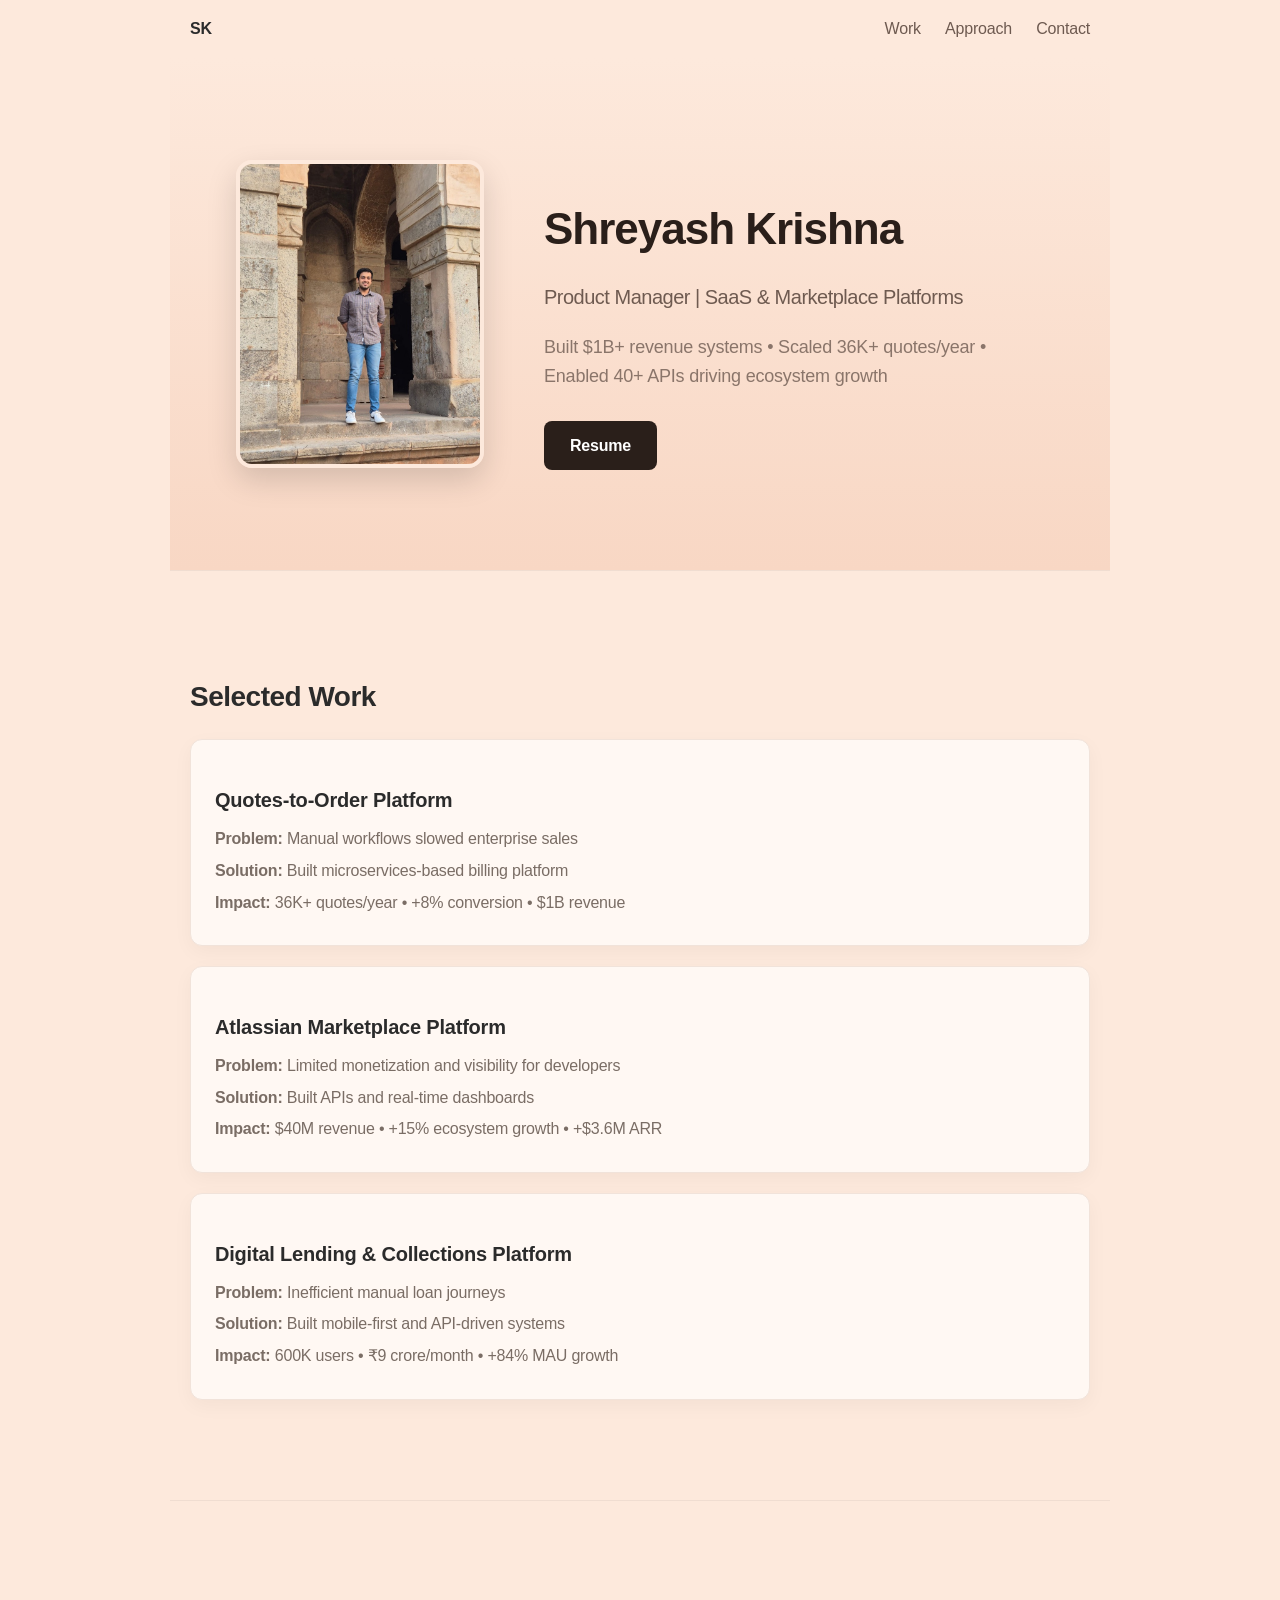
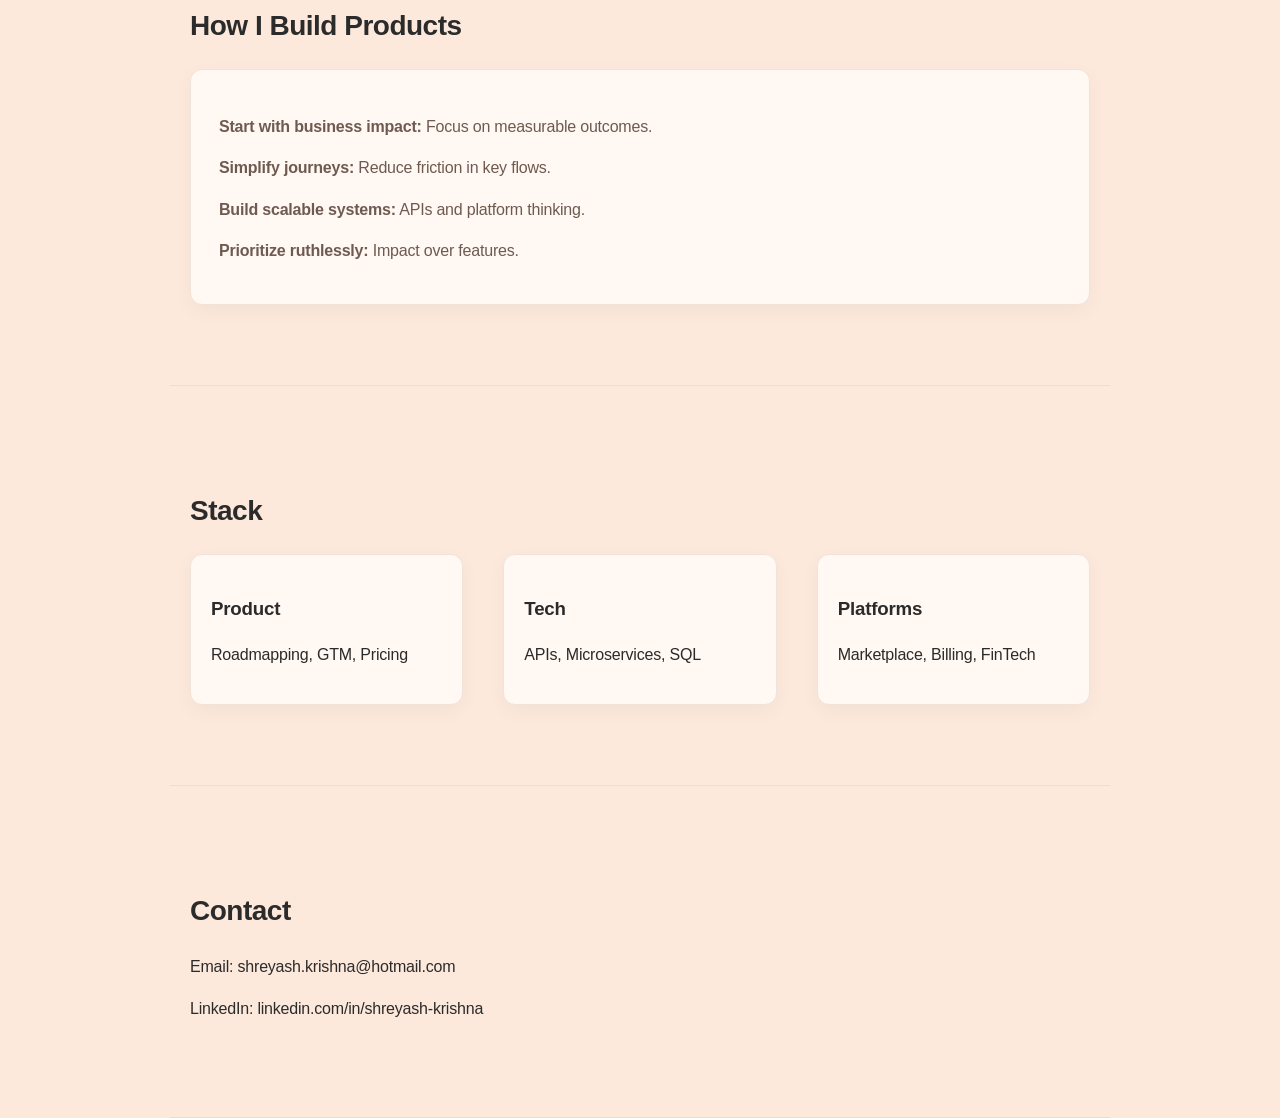
==== index.html @ 75871bb3 "Update index.html" ====
<!DOCTYPE html>
<html lang="en">
<head>
  <meta charset="UTF-8">
  <meta name="viewport" content="width=device-width, initial-scale=1.0">
  <title>Shreyash Krishna - Product Manager</title>
  <link rel="stylesheet" href="design1.css"> 
</head>

<body>

<!-- NAVBAR -->
<nav class="navbar">
  <div class="nav-container">
    <div class="logo">SK</div>
    <div class="nav-links">
      <a href="#projects">Work</a>
      <a href="#how">Approach</a>
      <a href="#contact">Contact</a>
    </div>
  </div>
</nav>

<!-- HERO -->
<section class="hero">
  <div class="hero-container">
    <img src="profile.jpeg" alt="Shreyash Krishna" class="profile-pic">
    <div class="hero-text">
      <h1>Shreyash Krishna</h1>
      <h2>Product Manager | SaaS & Marketplace Platforms</h2>
      <p>
        Built $1B+ revenue systems • Scaled 36K+ quotes/year • 
        Enabled 40+ APIs driving ecosystem growth
      </p>
      <div class="cta">
        <a href="ProductManager_CV.pdf">Resume</a>
      </div>
    </div>
  </div>
</section>

<!-- PROJECTS -->
<section id="projects">
  <h2>Selected Work</h2>

  <div class="project">
    <h3>Quotes-to-Order Platform</h3>
    <p><strong>Problem:</strong> Manual workflows slowed enterprise sales</p>
    <p><strong>Solution:</strong> Built microservices-based billing platform</p>
    <p><strong>Impact:</strong> 36K+ quotes/year • +8% conversion • $1B revenue</p>
  </div>

  <div class="project">
    <h3>Atlassian Marketplace Platform</h3>
    <p><strong>Problem:</strong> Limited monetization and visibility for developers</p>
    <p><strong>Solution:</strong> Built APIs and real-time dashboards</p>
    <p><strong>Impact:</strong> $40M revenue • +15% ecosystem growth • +$3.6M ARR</p>
  </div>

  <div class="project">
    <h3>Digital Lending & Collections Platform</h3>
    <p><strong>Problem:</strong> Inefficient manual loan journeys</p>
    <p><strong>Solution:</strong> Built mobile-first and API-driven systems</p>
    <p><strong>Impact:</strong> 600K users • ₹9 crore/month • +84% MAU growth</p>
  </div>
</section>

<!-- HOW I BUILD -->
<section id="how">
  <h2>How I Build Products</h2>

  <div class="how-card">
    <p><strong>Start with business impact:</strong> Focus on measurable outcomes.</p>
    <p><strong>Simplify journeys:</strong> Reduce friction in key flows.</p>
    <p><strong>Build scalable systems:</strong> APIs and platform thinking.</p>
    <p><strong>Prioritize ruthlessly:</strong> Impact over features.</p>
  </div>
</section>

<!-- STACK -->
<section>
  <h2>Stack</h2>
  <div class="stack">
    <div>
      <h3>Product</h3>
      <p>Roadmapping, GTM, Pricing</p>
    </div>
    <div>
      <h3>Tech</h3>
      <p>APIs, Microservices, SQL</p>
    </div>
    <div>
      <h3>Platforms</h3>
      <p>Marketplace, Billing, FinTech</p>
    </div>
  </div>
</section>

<!-- CONTACT -->
<section id="contact">
  <h2>Contact</h2>
  <p>Email: shreyash.krishna@hotmail.com</p>
  <p>LinkedIn: linkedin.com/in/shreyash-krishna</p>
</section>

</body>
</html>
---- design1.css ----
/* ================= BASE ================= */

.navbar {
  position: sticky;
  top: 0;
  background: rgba(253, 233, 220, 0.8);
  backdrop-filter: blur(10px);
  z-index: 100;
}

.nav-container {
  max-width: 900px;
  margin: auto;
  padding: 16px 20px;

  display: flex;
  justify-content: space-between;
  align-items: center;
}

/* LOGO */

.logo {
  font-weight: 600; /* name is bold */
  font-size: 16px;
}

/* LINKS */

.nav-links a {
  margin-left: 20px;
  text-decoration: none;
  color: #6e5a50;
  font-weight: 500;
  transition: color 0.2s ease;
}

.nav-links a:hover {
  color: #2a1f1a;
}

html {
  scroll-behavior: smooth; /* for smooth scrolling when clicking nav links */
}

@media (max-width: 768px) {
  .nav-links {
    display: none; /* keep it simple for now */
  }
}
/* Here we are done with the nav bar */
body {
  font-family: -apple-system, BlinkMacSystemFont, 'Segoe UI', Roboto, sans-serif;
  margin: 0;
  line-height: 1.6;
  background-color: #fde9dc;
  color: #2b2b2b;
  -webkit-font-smoothing: antialiased;
  letter-spacing: -0.2px;
}

/* ================= LAYOUT ================= */

section {
  max-width: 900px;
  margin: auto;
  padding: 80px 20px;
  border-bottom: 1px solid rgba(0,0,0,0.05);
}

/* ================= HERO ================= */

.hero {
  padding: 100px 20px;
  background: linear-gradient(180deg, #fde9dc 0%, #f8d7c4 100%);
  text-align: center;
}

.hero-container {
  display: flex;
  align-items: center;
  justify-content: center;
  gap: 60px;
  max-width: 900px;
  margin: auto;
}

.hero-text {
  text-align: left;
  max-width: 500px;
}

/* ================= PROFILE IMAGE ================= */

.profile-pic {
  width: 240px;
  height: 300px;
  border-radius: 16px;
  object-fit: cover;
  border: 4px solid #fde9dc;
  box-shadow: 0 12px 30px rgba(0,0,0,0.15);
}

/* ================= HERO TYPOGRAPHY ================= */

.hero h1 {
  font-size: 44px;
  margin-bottom: 10px;
  font-weight: 700;
  letter-spacing: -1px;
  color: #2a1f1a;
}

.hero h2 {
  font-size: 20px;
  margin-bottom: 20px;
  font-weight: 400;
  color: #6e5a50;
}

.hero p {
  font-size: 18px;
  margin-bottom: 30px;
  color: #8a756a;
  max-width: 500px;
}

/* ================= BUTTON ================= */

.hero a {
  display: inline-block;
  text-decoration: none;
  background: #2a1f1a;
  color: #ffffff;
  padding: 12px 26px;
  border-radius: 8px;
  font-weight: 600;
  transition: all 0.2s ease;
}

.hero a:hover {
  transform: translateY(-2px);
  background: #000000;
}

/* ================= SECTION HEADINGS ================= */

section h2 {
  font-size: 28px;
  margin-bottom: 20px;
  letter-spacing: -0.5px;
}

/* ================= PROJECTS ================= */

.project {
  background: #fff8f3;
  border: 1px solid #f1e3da;
  padding: 24px;
  border-radius: 12px;
  margin-bottom: 20px;
  transition: all 0.2s ease;
  box-shadow: 0 6px 20px rgba(0,0,0,0.04);
}

.project:hover {
  transform: translateY(-3px);
  box-shadow: 0 10px 25px rgba(0,0,0,0.08);
}

.project h3 {
  font-size: 20px;
  margin-bottom: 10px;
}

.project p {
  margin: 6px 0;
  color: #7a6d65;
}

/* ================= HOW I BUILD (NEW CARD) ================= */

.how-card {
  background: #fff8f3;
  border: 1px solid #f1e3da;
  padding: 28px;
  border-radius: 12px;
  box-shadow: 0 6px 20px rgba(0,0,0,0.04);
}

.how-card p {
  color: #6e5a50;
  margin-bottom: 12px;
}

/* ================= STACK ================= */

.stack {
  display: flex;
  gap: 40px;
  margin-top: 20px;
}

.stack div {
  flex: 1;
  padding: 20px;
  border-radius: 12px;
  background: #fff8f3;
  border: 1px solid #f1e3da;
  box-shadow: 0 6px 20px rgba(0,0,0,0.04);
}

/* ================= RESPONSIVE ================= */

@media (max-width: 768px) {

  .hero-container {
    flex-direction: column;
  }

  .hero-text {
    text-align: center;
  }

  .profile-pic {
    width: 180px;
    height: 220px;
  }

  .stack {
    flex-direction: column;
  }

  .stack div {
    margin-bottom: 15px;
  }
}
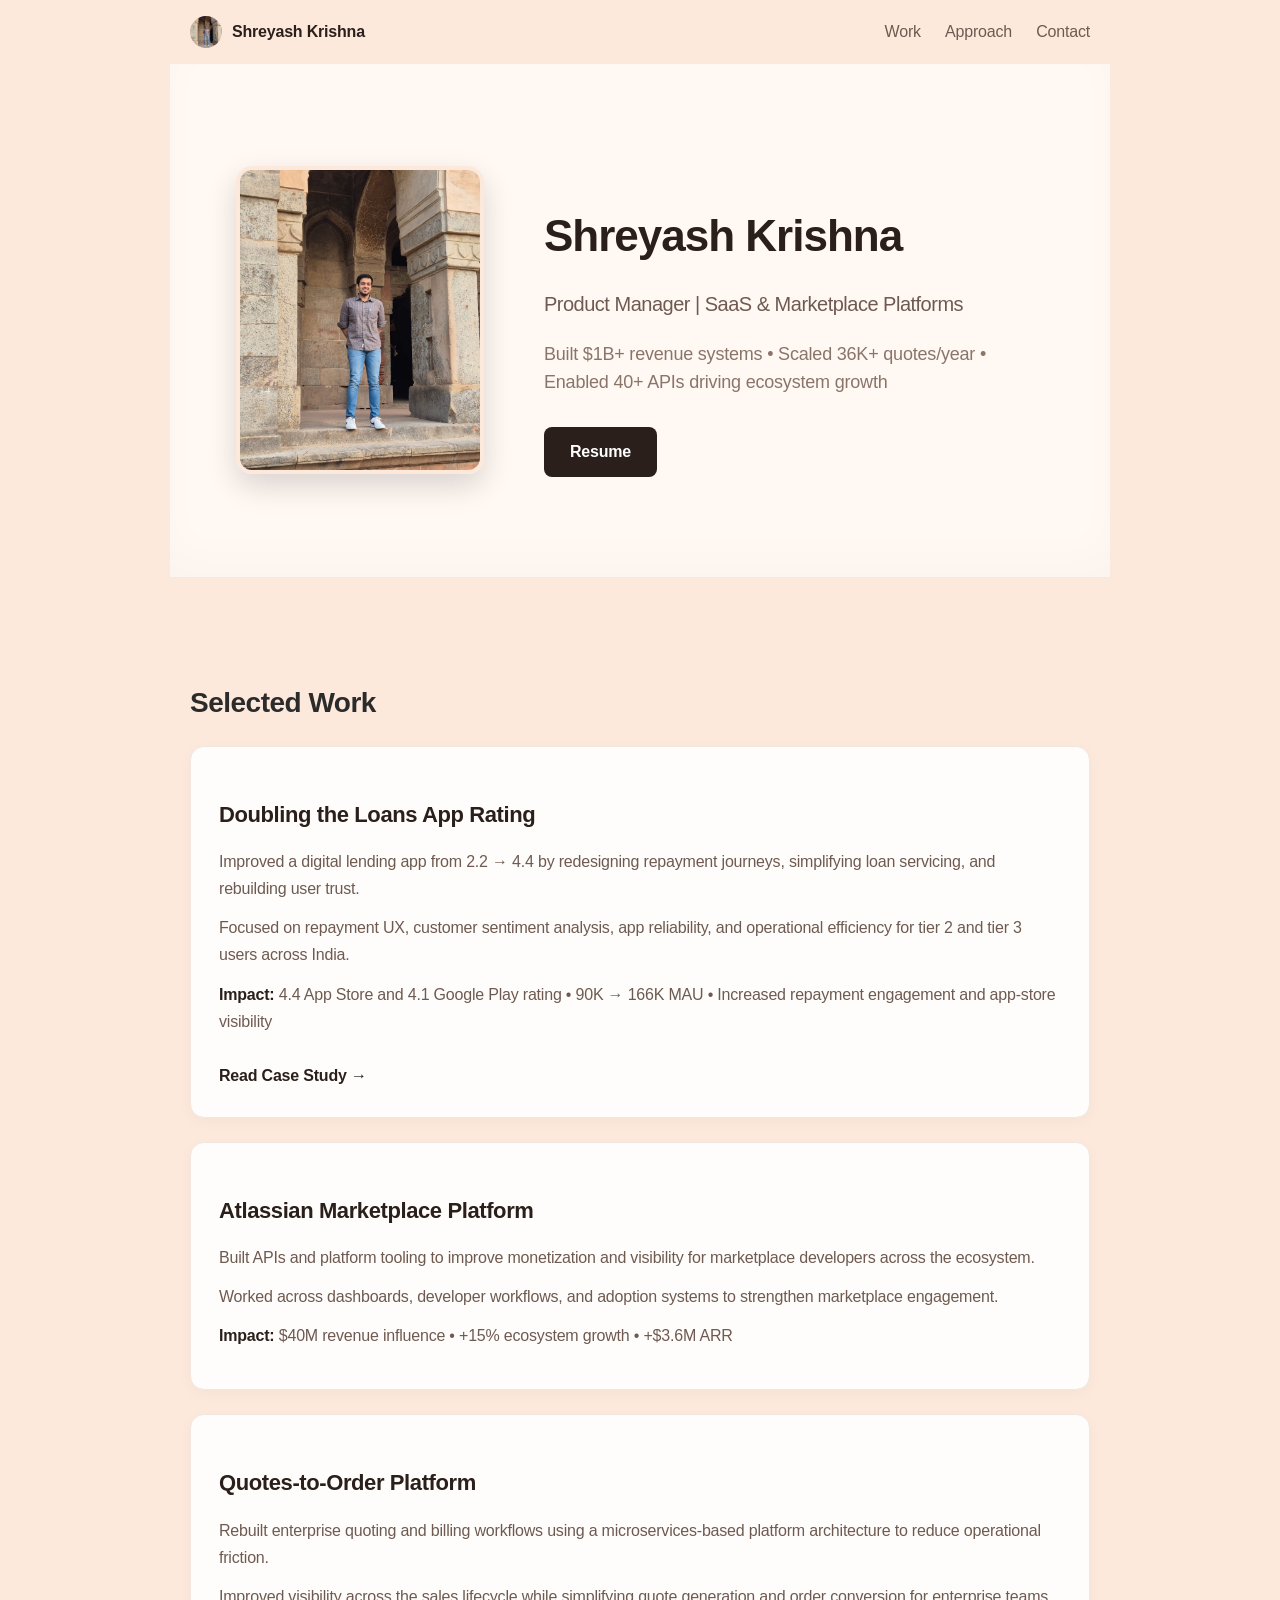
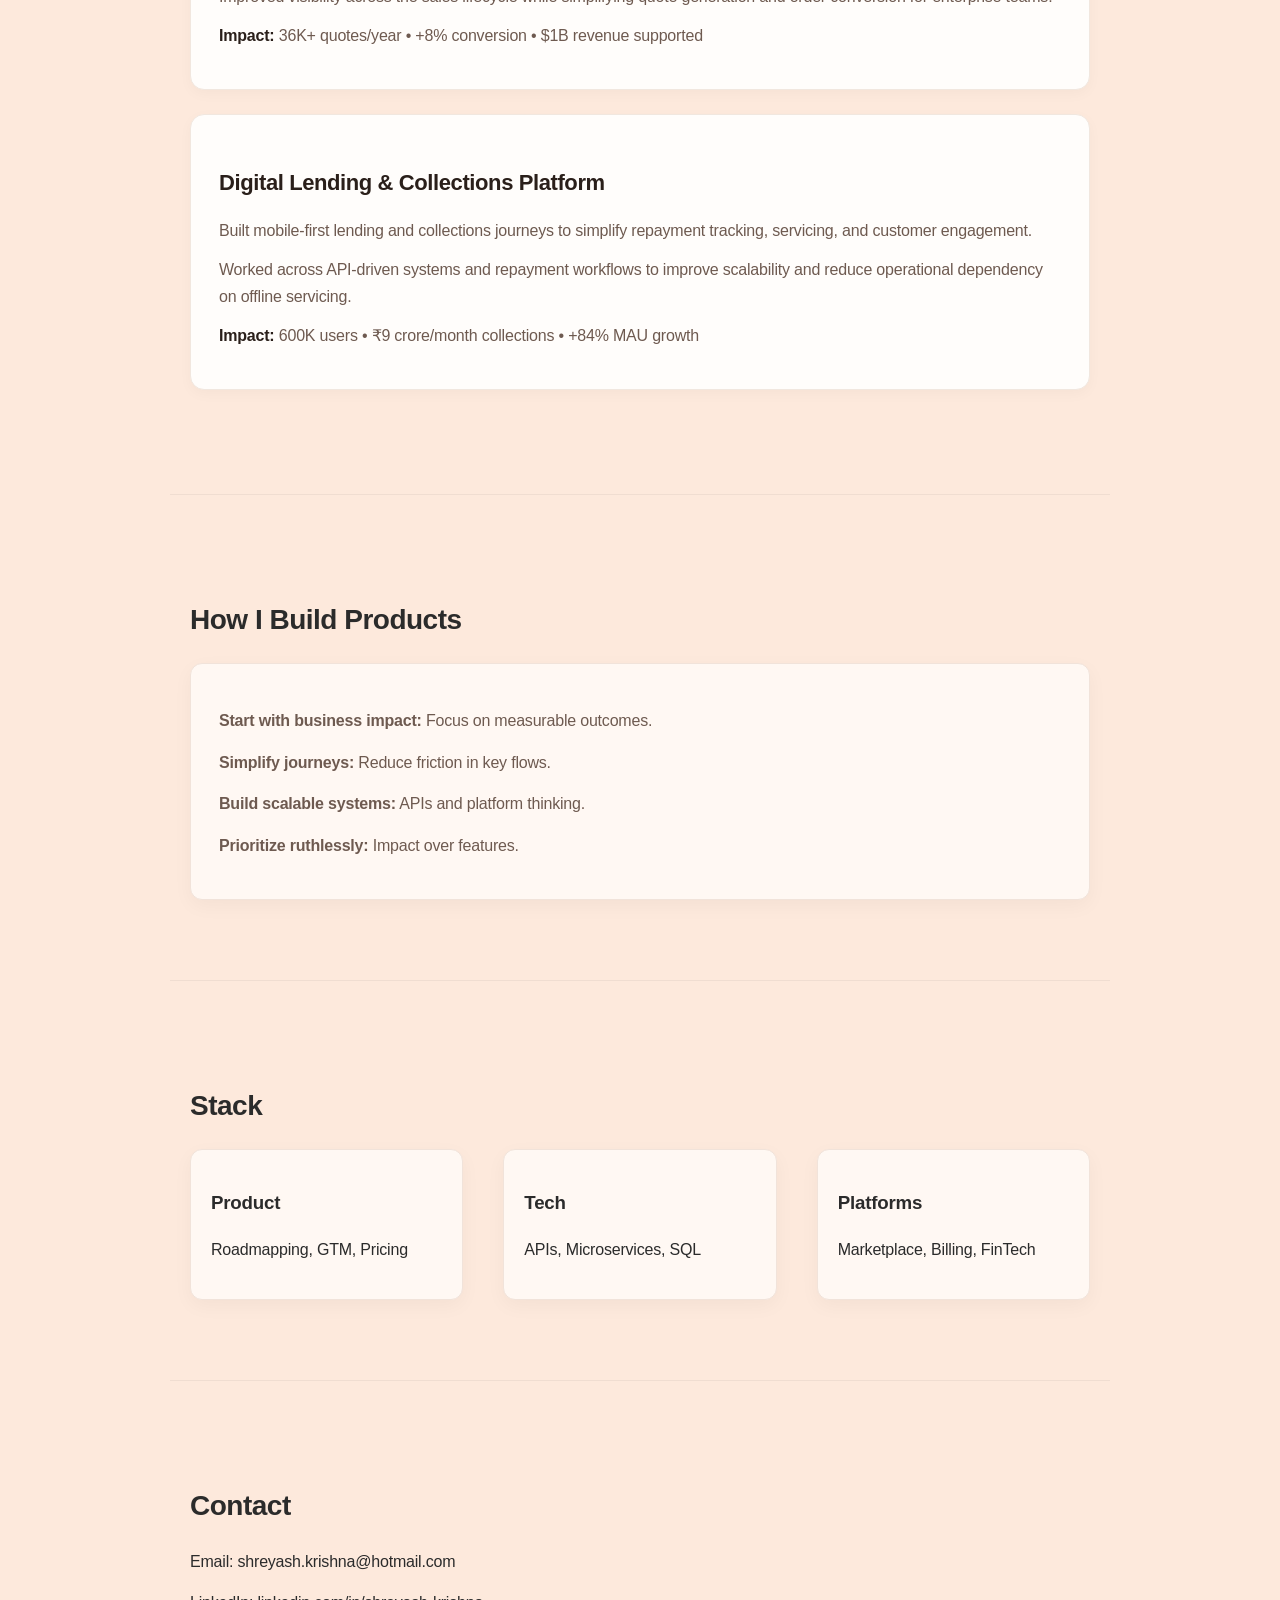
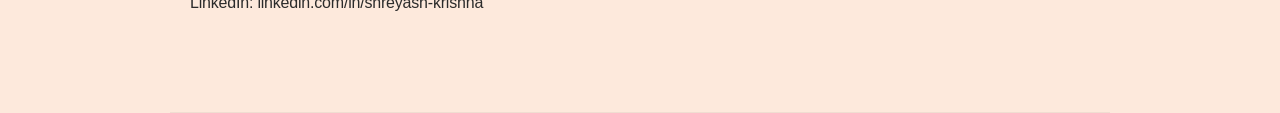
==== commit bef84777: "Update index.html" ====
--- a/index.html
+++ b/index.html
@@ -12,7 +12,12 @@
 <!-- NAVBAR -->
 <nav class="navbar">
   <div class="nav-container">
-    <div class="logo">SK</div>
+    <div class="logo">
+      <a href="#">
+        <img src="profile.jpeg" alt="Shreyash Krishna">
+        <span>Shreyash Krishna</span>
+      </a>
+    </div>
     <div class="nav-links">
       <a href="#projects">Work</a>
       <a href="#how">Approach</a>
@@ -41,30 +46,102 @@
 
 <!-- PROJECTS -->
 <section id="projects">
+
   <h2>Selected Work</h2>
 
+  <!-- IIFL LOANS -->
   <div class="project">
-    <h3>Quotes-to-Order Platform</h3>
-    <p><strong>Problem:</strong> Manual workflows slowed enterprise sales</p>
-    <p><strong>Solution:</strong> Built microservices-based billing platform</p>
-    <p><strong>Impact:</strong> 36K+ quotes/year • +8% conversion • $1B revenue</p>
+
+    <h3>Doubling the Loans App Rating</h3>
+
+    <p>
+      Improved a digital lending app from 2.2 → 4.4 by redesigning
+      repayment journeys, simplifying loan servicing, and rebuilding user trust.
+    </p>
+
+    <p>
+      Focused on repayment UX, customer sentiment analysis, app reliability,
+      and operational efficiency for tier 2 and tier 3 users across India.
+    </p>
+
+   <p>
+  <strong>Impact:</strong>
+  4.4 App Store and 4.1 Google Play rating • 90K → 166K MAU • Increased repayment engagement and app-store visibility
+</p>
+
+    <a href="loans-case-study.html">
+      Read Case Study →
+    </a>
+
   </div>
 
+  <!-- ATLASSIAN -->
   <div class="project">
+
     <h3>Atlassian Marketplace Platform</h3>
-    <p><strong>Problem:</strong> Limited monetization and visibility for developers</p>
-    <p><strong>Solution:</strong> Built APIs and real-time dashboards</p>
-    <p><strong>Impact:</strong> $40M revenue • +15% ecosystem growth • +$3.6M ARR</p>
+
+    <p>
+      Built APIs and platform tooling to improve monetization and visibility
+      for marketplace developers across the ecosystem.
+    </p>
+
+    <p>
+      Worked across dashboards, developer workflows, and adoption systems
+      to strengthen marketplace engagement.
+    </p>
+
+    <p>
+      <strong>Impact:</strong>
+      $40M revenue influence • +15% ecosystem growth • +$3.6M ARR
+    </p>
+
   </div>
 
+  <!-- QUOTES PLATFORM -->
   <div class="project">
+
+    <h3>Quotes-to-Order Platform</h3>
+
+    <p>
+      Rebuilt enterprise quoting and billing workflows using a
+      microservices-based platform architecture to reduce operational friction.
+    </p>
+
+    <p>
+      Improved visibility across the sales lifecycle while simplifying
+      quote generation and order conversion for enterprise teams.
+    </p>
+
+    <p>
+      <strong>Impact:</strong>
+      36K+ quotes/year • +8% conversion • $1B revenue supported
+    </p>
+
+  </div>
+
+  <!-- DIGITAL LENDING -->
+  <div class="project">
+
     <h3>Digital Lending & Collections Platform</h3>
-    <p><strong>Problem:</strong> Inefficient manual loan journeys</p>
-    <p><strong>Solution:</strong> Built mobile-first and API-driven systems</p>
-    <p><strong>Impact:</strong> 600K users • ₹9 crore/month • +84% MAU growth</p>
+
+    <p>
+      Built mobile-first lending and collections journeys to simplify
+      repayment tracking, servicing, and customer engagement.
+    </p>
+
+    <p>
+      Worked across API-driven systems and repayment workflows to improve
+      scalability and reduce operational dependency on offline servicing.
+    </p>
+
+    <p>
+      <strong>Impact:</strong>
+      600K users • ₹9 crore/month collections • +84% MAU growth
+    </p>
+
   </div>
+
 </section>
-
 <!-- HOW I BUILD -->
 <section id="how">
   <h2>How I Build Products</h2>
--- a/design1.css
+++ b/design1.css
@@ -21,10 +21,33 @@
 /* LOGO */
 
 .logo {
+  display: flex;
+  align-items: center;
   font-weight: 600; /* name is bold */
   font-size: 16px;
-}
-
+  gap: 10px;
+}
+
+/* small profile image in nav */
+.logo img {
+  width: 32px;
+  height: 32px;
+  border-radius: 50%;
+  object-fit: cover;
+}
+
+/* name text */
+.logo span {
+  font-weight: 600;
+  font-size: 16px;
+  color: #2a1f1a;
+}
+.logo a {
+  display: flex;
+  align-items: center;
+  gap: 10px;
+  text-decoration: none;
+}
 /* LINKS */
 
 .nav-links a {
@@ -44,8 +67,32 @@
 }
 
 @media (max-width: 768px) {
+
+  .nav-container {
+    flex-direction: column;
+    align-items: flex-start;
+  }
+
   .nav-links {
-    display: none; /* keep it simple for now */
+    display: flex;
+    flex-direction: column;
+    width: 100%;
+    margin-top: 10px;
+  }
+
+  .nav-links a {
+    margin: 10px 0;
+  }
+    .navbar {
+    position: static;
+  }
+  .logo span {
+    font-size: 14px;
+  }
+
+  .logo img {
+    width: 28px;
+    height: 28px;
   }
 }
 /* Here we are done with the nav bar */
@@ -70,10 +117,16 @@
 
 /* ================= HERO ================= */
 
+/* ================= HERO ================= */
+
 .hero {
   padding: 100px 20px;
-  background: linear-gradient(180deg, #fde9dc 0%, #f8d7c4 100%);
+  background: #fff8f3; /* unified background */
   text-align: center;
+
+  /* subtle separation + depth */
+  border-bottom: 1px solid rgba(0,0,0,0.06);
+  box-shadow: inset 0 -20px 40px rgba(0,0,0,0.02);
 }
 
 .hero-container {
@@ -153,29 +206,74 @@
 
 /* ================= PROJECTS ================= */
 
+
 .project {
-  background: #fff8f3;
-  border: 1px solid #f1e3da;
-  padding: 24px;
-  border-radius: 12px;
-  margin-bottom: 20px;
-  transition: all 0.2s ease;
-  box-shadow: 0 6px 20px rgba(0,0,0,0.04);
-}
+  background: #fffdfb;
+  border: 1px solid #f1e7df;
+
+  padding: 28px;
+  border-radius: 14px;
+
+  margin-bottom: 24px;
+
+  transition: all 0.25s ease;
+
+  box-shadow: 0 4px 14px rgba(0,0,0,0.03);
+}
+
+/* subtle hover */
 
 .project:hover {
   transform: translateY(-3px);
-  box-shadow: 0 10px 25px rgba(0,0,0,0.08);
-}
+
+  box-shadow: 0 10px 24px rgba(0,0,0,0.06);
+}
+
+/* project title */
 
 .project h3 {
-  font-size: 20px;
-  margin-bottom: 10px;
-}
+  font-size: 22px;
+  margin-bottom: 16px;
+
+  color: #2a1f1a;
+
+  letter-spacing: -0.4px;
+}
+
+/* paragraph spacing */
 
 .project p {
-  margin: 6px 0;
-  color: #7a6d65;
+  margin: 12px 0;
+
+  color: #6e5a50;
+
+  line-height: 1.7;
+}
+
+/* metrics line */
+
+.project strong {
+  color: #2a1f1a;
+}
+
+/* case study links */
+
+.project a {
+  display: inline-block;
+
+  margin-top: 16px;
+
+  text-decoration: none;
+
+  color: #2a1f1a;
+
+  font-weight: 600;
+
+  transition: opacity 0.2s ease;
+}
+
+.project a:hover {
+  opacity: 0.7;
 }
 
 /* ================= HOW I BUILD (NEW CARD) ================= */
@@ -235,3 +333,355 @@
     margin-bottom: 15px;
   }
 }
+/* ================= CASE STUDY PAGE ================= */
+
+.case-study-page {
+  background: #fffaf6;
+}
+
+/* hero */
+
+.case-study-page .hero {
+  text-align: left;
+}
+
+/* readability */
+
+.case-study-page section p {
+  max-width: 760px;
+
+  line-height: 1.9;
+
+  color: #5f534c;
+}
+
+/* section headings */
+
+.case-study-page section h2 {
+  margin-bottom: 24px;
+
+  color: #2a1f1a;
+}
+
+/* bullet lists */
+
+.case-study-page section ul {
+  max-width: 760px;
+
+  padding-left: 22px;
+
+  margin-top: 20px;
+  margin-bottom: 28px;
+}
+
+.case-study-page section li {
+  margin-bottom: 12px;
+
+  color: #5f534c;
+
+  line-height: 1.8;
+}
+
+/* narrower reading width */
+
+.case-study-page .hero-text {
+  max-width: 760px;
+}
+
+/* larger section rhythm */
+
+.case-study-page section {
+  padding-top: 90px;
+  padding-bottom: 90px;
+}
+/* ================= METRICS STRIP ================= */
+
+.metrics-strip {
+  display: flex;
+
+  justify-content: center;
+
+  gap: 14px;
+
+  flex-wrap: nowrap;
+
+  margin-top: -20px;
+
+  padding-bottom: 40px;
+}
+
+/* compact metric blocks */
+
+.metric-card {
+  background: #fffdfb;
+
+  border: 1px solid #f1e7df;
+
+  border-radius: 12px;
+
+  padding: 20px 18px;
+
+  width: 210px;
+
+  box-shadow: 0 2px 10px rgba(0,0,0,0.03);
+
+  transition: all 0.2s ease;
+}
+
+/* subtle hover */
+
+.metric-card:hover {
+  transform: translateY(-2px);
+
+  box-shadow: 0 8px 18px rgba(0,0,0,0.05);
+}
+
+/* metric headline */
+
+.metric-card h3 {
+  font-size: 24px;
+
+  margin: 0 0 10px 0;
+
+  color: #2a1f1a;
+
+  letter-spacing: -0.5px;
+
+  line-height: 1.2;
+}
+
+/* supporting text */
+
+.metric-card p {
+  margin: 0;
+
+  font-size: 14px;
+
+  line-height: 1.5;
+
+  color: #6e5a50;
+}
+
+/* ================= MOBILE ================= */
+
+@media (max-width: 768px) {
+
+  .metrics-strip {
+    flex-wrap: wrap;
+  }
+
+  .metric-card {
+    width: 100%;
+
+    max-width: 280px;
+  }
+}
+/* ================= PROBLEM + TLDR ================= */
+
+.problem-layout {
+  display: flex;
+
+  gap: 60px;
+
+  align-items: flex-start;
+}
+
+/* LEFT SIDE */
+
+.problem-content {
+  flex: 2;
+}
+
+/* RIGHT SIDE */
+
+.tldr-card {
+  flex: 1;
+
+  background: #fffdfb;
+
+  border: 1px solid #f1e7df;
+
+  border-radius: 14px;
+
+  padding: 28px;
+
+  box-shadow: 0 4px 14px rgba(0,0,0,0.03);
+}
+
+/* TLDR heading */
+
+.tldr-card h3 {
+  margin-top: 0;
+
+  margin-bottom: 20px;
+
+  font-size: 22px;
+
+  color: #2a1f1a;
+}
+
+/* TLDR paragraphs */
+
+.tldr-card p {
+  font-size: 15px;
+
+  line-height: 1.8;
+
+  color: #6e5a50;
+
+  margin-bottom: 18px;
+}
+
+/* TLDR bullet points */
+
+.tldr-card ul {
+  padding-left: 20px;
+
+  margin-top: 20px;
+
+  margin-bottom: 0;
+}
+
+.tldr-card li {
+  margin-bottom: 12px;
+
+  color: #5f534c;
+
+  line-height: 1.7;
+}
+
+/* ================= MOBILE ================= */
+
+@media (max-width: 768px) {
+
+  .problem-layout {
+    flex-direction: column-reverse;
+
+    gap: 30px;
+  }
+
+  .tldr-card {
+    width: 100%;
+  }
+}
+/* ================= JOURNEY TRANSFORMATION ================= */
+
+.journey-section h2 {
+  margin-bottom: 40px;
+}
+
+/* layout */
+
+.journey-layout {
+  display: flex;
+
+  gap: 30px;
+}
+
+/* cards */
+
+.journey-card {
+  flex: 1;
+
+  background: #fffdfb;
+
+  border: 1px solid #f1e7df;
+
+  border-radius: 16px;
+
+  padding: 32px;
+
+  box-shadow: 0 4px 14px rgba(0,0,0,0.03);
+}
+
+/* headings */
+
+.journey-card h3 {
+  margin-top: 0;
+
+  margin-bottom: 24px;
+
+  font-size: 24px;
+
+  color: #2a1f1a;
+}
+
+/* lists */
+
+.journey-card ul {
+  margin: 0;
+
+  padding-left: 22px;
+}
+
+.journey-card li {
+  margin-bottom: 18px;
+
+  line-height: 1.8;
+
+  color: #5f534c;
+}
+
+/* BEFORE subtle styling */
+
+.before {
+  background: #fff8f6;
+}
+
+/* AFTER subtle styling */
+
+.after {
+  background: #fdfbf8;
+}
+
+/* ================= MOBILE ================= */
+
+@media (max-width: 768px) {
+
+  .journey-layout {
+    flex-direction: column;
+  }
+}
+/* ================= SCROLL EXPERIENCE ================= */
+
+/* smooth scrolling globally */
+
+html {
+  scroll-behavior: smooth;
+}
+
+/* case study only */
+
+.case-study-page {
+  scroll-snap-type: y proximity;
+}
+
+/* align sections softly while scrolling */
+
+.case-study-page section {
+  scroll-snap-align: start;
+}
+/* ================= CASE STUDY VISUAL RHYTHM ================= */
+
+.case-study-page section:not(.metrics-strip) {
+  padding-top: 110px;
+  padding-bottom: 110px;
+}
+
+.case-study-page h2 {
+  margin-bottom: 32px;
+
+  line-height: 1.2;
+}
+
+.case-study-page section p {
+  max-width: 700px;
+}
+
+.case-study-page section:nth-of-type(even) {
+  background: #fffdfb;
+}
+
+.case-study-page section {
+  border-bottom: 1px solid rgba(0,0,0,0.04);
+}
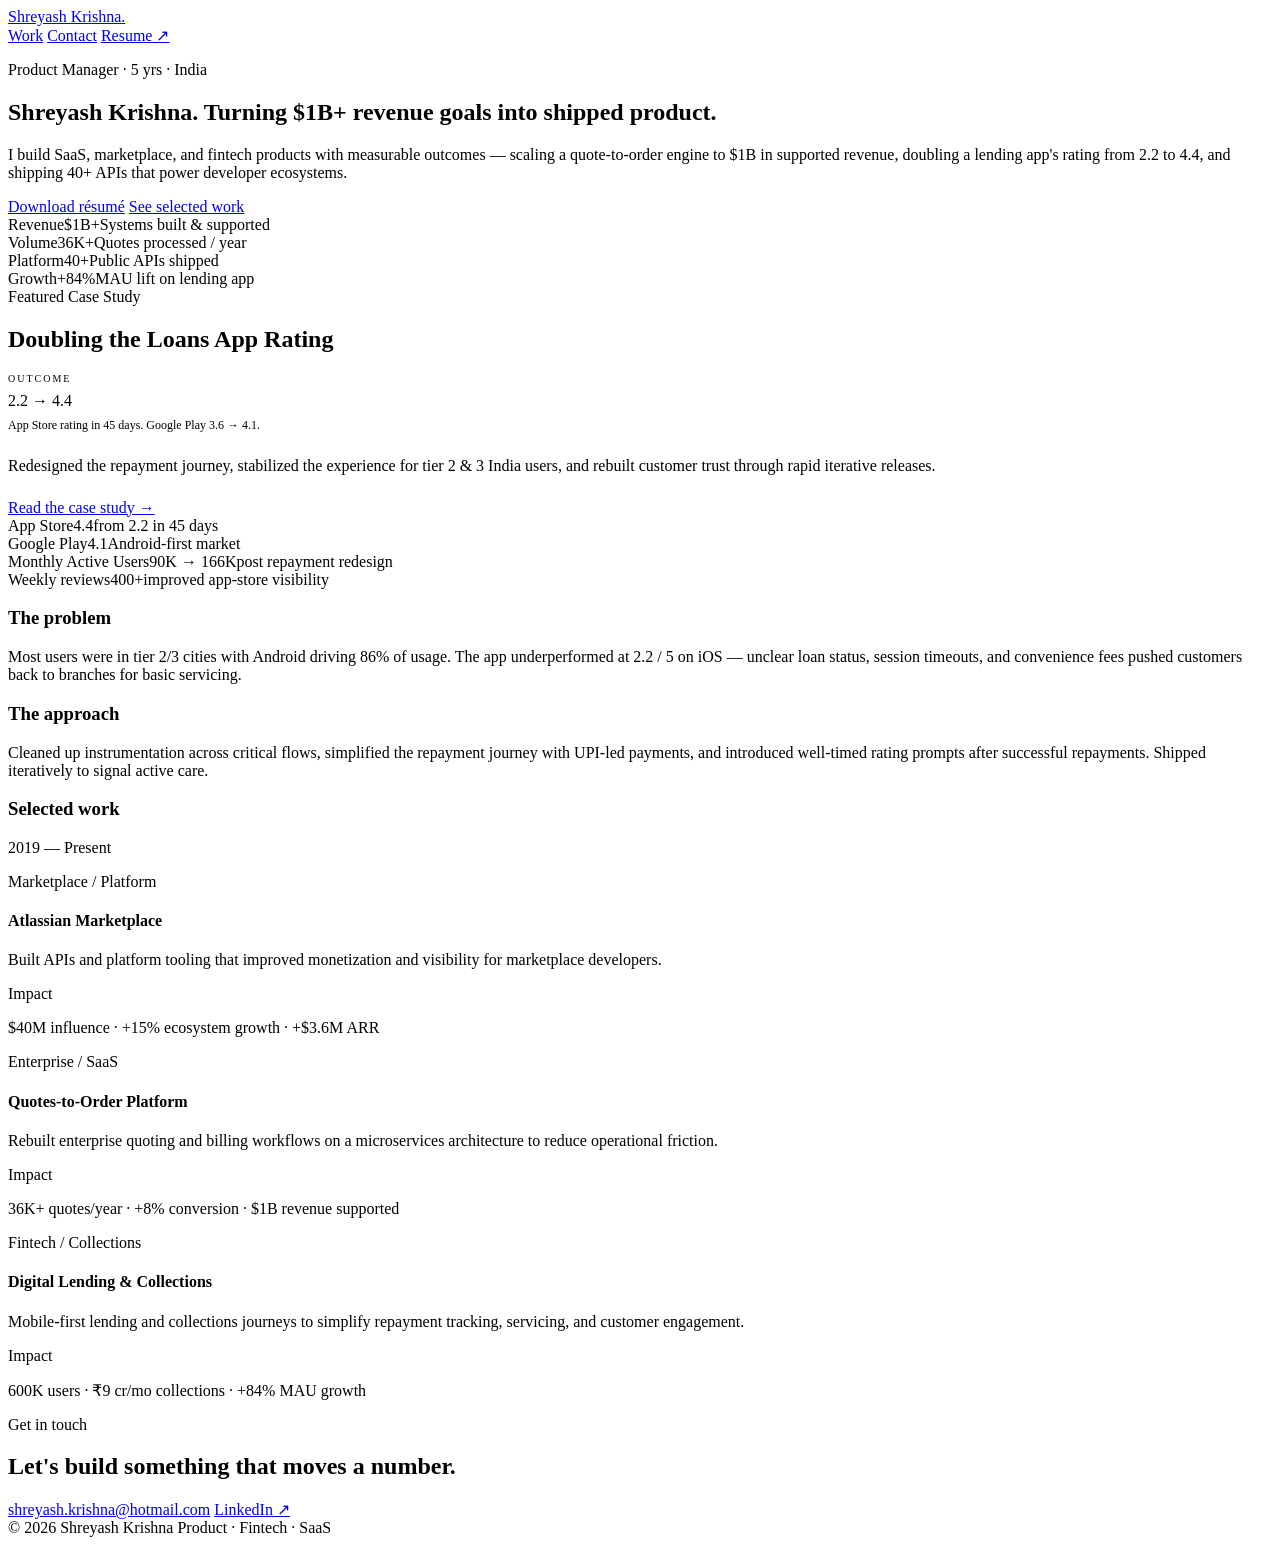
==== commit 743b0552: "Refactor index.html for SEO and header updates Updated meta tags for improved SEO and added header s" ====
--- a/index.html
+++ b/index.html
@@ -1,184 +1,175 @@
 <!DOCTYPE html>
 <html lang="en">
 <head>
-  <meta charset="UTF-8">
-  <meta name="viewport" content="width=device-width, initial-scale=1.0">
-  <title>Shreyash Krishna - Product Manager</title>
-  <link rel="stylesheet" href="design1.css"> 
+  <meta charset="UTF-8" />
+  <meta name="viewport" content="width=device-width, initial-scale=1" />
+  <title>Shreyash Krishna — Product Manager</title>
+  <meta name="description" content="Product Manager scaling SaaS, marketplace, and fintech products. $1B+ revenue systems, 36K+ quotes/year, 90K → 166K MAU." />
+  <meta property="og:title" content="Shreyash Krishna — Product Manager" />
+  <meta property="og:description" content="Product Manager scaling SaaS, marketplace, and fintech products through evidence-led product work." />
+  <meta property="og:type" content="website" />
+  <meta name="twitter:card" content="summary_large_image" />
+
+  <link rel="preconnect" href="https://fonts.googleapis.com" />
+  <link rel="preconnect" href="https://fonts.gstatic.com" crossorigin />
+  <link href="https://fonts.googleapis.com/css2?family=Inter:wght@400;500;600&family=Inter+Tight:wght@600;700;800&family=JetBrains+Mono:wght@400;500&display=swap" rel="stylesheet" />
+  <link rel="stylesheet" href="styles.css" />
 </head>
-
 <body>
 
-<!-- NAVBAR -->
-<nav class="navbar">
-  <div class="nav-container">
-    <div class="logo">
-      <a href="#">
-        <img src="profile.jpeg" alt="Shreyash Krishna">
-        <span>Shreyash Krishna</span>
-      </a>
+  <!-- HEADER -->
+  <header class="site-header">
+    <div class="container">
+      <a href="index.html" class="brand">Shreyash Krishna<span class="dot">.</span></a>
+      <nav class="nav">
+        <a href="#work">Work</a>
+        <a href="#contact">Contact</a>
+        <a href="Shreyash_Krishna_CV.pdf" class="resume">Resume ↗</a>
+      </nav>
     </div>
-    <div class="nav-links">
-      <a href="#projects">Work</a>
-      <a href="#how">Approach</a>
-      <a href="#contact">Contact</a>
-    </div>
-  </div>
-</nav>
+  </header>
 
-<!-- HERO -->
-<section class="hero">
-  <div class="hero-container">
-    <img src="profile.jpeg" alt="Shreyash Krishna" class="profile-pic">
-    <div class="hero-text">
-      <h1>Shreyash Krishna</h1>
-      <h2>Product Manager | SaaS & Marketplace Platforms</h2>
-      <p>
-        Built $1B+ revenue systems • Scaled 36K+ quotes/year • 
-        Enabled 40+ APIs driving ecosystem growth
-      </p>
-      <div class="cta">
-        <a href="ProductManager_CV.pdf">Resume</a>
+  <main>
+
+    <!-- HERO -->
+    <section class="hero">
+      <div class="container reveal">
+        <p class="eyebrow"><span class="pulse"></span> Product Manager · 5 yrs · India</p>
+        <h1>Shreyash Krishna. Turning <span class="accent">$1B+ revenue</span> goals into shipped product.</h1>
+        <p class="lead">
+          I build SaaS, marketplace, and fintech products with measurable outcomes —
+          scaling a quote-to-order engine to $1B in supported revenue, doubling a
+          lending app's rating from 2.2 to 4.4, and shipping 40+ APIs that power
+          developer ecosystems.
+        </p>
+        <div class="actions">
+          <a href="Shreyash_Krishna_CV.pdf" class="btn btn-primary">Download résumé</a>
+          <a href="#work" class="btn btn-secondary">See selected work</a>
+        </div>
+      </div>
+    </section>
+
+    <!-- METRICS STRIP -->
+    <div class="container">
+      <div class="metrics-strip">
+        <div class="metric"><span class="k">Revenue</span><span class="v">$1B+</span><span class="note">Systems built &amp; supported</span></div>
+        <div class="metric"><span class="k">Volume</span><span class="v">36K+</span><span class="note">Quotes processed / year</span></div>
+        <div class="metric"><span class="k">Platform</span><span class="v">40+</span><span class="note">Public APIs shipped</span></div>
+        <div class="metric"><span class="k">Growth</span><span class="v">+84%</span><span class="note">MAU lift on lending app</span></div>
       </div>
     </div>
-  </div>
-</section>
 
-<!-- PROJECTS -->
-<section id="projects">
+    <!-- FEATURED CASE STUDY -->
+    <section id="work" class="section">
+      <div class="container">
+        <div class="featured">
+          <aside>
+            <div class="sticky-label"><span class="pulse"></span> Featured Case Study</div>
+            <h2>Doubling the Loans App Rating</h2>
+            <p style="font-family: var(--font-mono); font-size: 10px; text-transform: uppercase; letter-spacing: 0.2em; color: var(--ink-2); margin: 0 0 8px;">Outcome</p>
+            <div class="outcome-pair">
+              <span class="from">2.2</span>
+              <span class="arrow">→</span>
+              <span class="to">4.4</span>
+            </div>
+            <p style="font-size: 12px; color: var(--ink-2); margin: 8px 0 24px;">App Store rating in 45 days. Google Play 3.6 → 4.1.</p>
+            <p style="color: var(--ink-2); margin: 0 0 24px;">
+              Redesigned the repayment journey, stabilized the experience for tier 2 &amp; 3
+              India users, and rebuilt customer trust through rapid iterative releases.
+            </p>
+            <a href="loans-case-study.html" class="btn btn-primary">Read the case study →</a>
+          </aside>
 
-  <h2>Selected Work</h2>
+          <div class="body">
+            <div class="visual">
+              <div class="grid">
+                <div class="stat"><span class="k">App Store</span><span class="v">4.4</span><span class="note">from 2.2 in 45 days</span></div>
+                <div class="stat"><span class="k">Google Play</span><span class="v">4.1</span><span class="note">Android-first market</span></div>
+                <div class="stat"><span class="k">Monthly Active Users</span><span class="v">90K → 166K</span><span class="note">post repayment redesign</span></div>
+                <div class="stat"><span class="k">Weekly reviews</span><span class="v">400+</span><span class="note">improved app-store visibility</span></div>
+              </div>
+            </div>
 
-  <!-- IIFL LOANS -->
-  <div class="project">
+            <div class="meta">
+              <div>
+                <h3>The problem</h3>
+                <p>Most users were in tier 2/3 cities with Android driving 86% of usage. The app underperformed at 2.2 / 5 on iOS — unclear loan status, session timeouts, and convenience fees pushed customers back to branches for basic servicing.</p>
+              </div>
+              <div>
+                <h3>The approach</h3>
+                <p>Cleaned up instrumentation across critical flows, simplified the repayment journey with UPI-led payments, and introduced well-timed rating prompts after successful repayments. Shipped iteratively to signal active care.</p>
+              </div>
+            </div>
+          </div>
+        </div>
+      </div>
+    </section>
 
-    <h3>Doubling the Loans App Rating</h3>
+    <!-- SELECTED WORK -->
+    <section class="section work-section">
+      <div class="container">
+        <div class="work-head">
+          <h3>Selected work</h3>
+          <span class="range">2019 — Present</span>
+        </div>
+        <div class="work-grid">
 
-    <p>
-      Improved a digital lending app from 2.2 → 4.4 by redesigning
-      repayment journeys, simplifying loan servicing, and rebuilding user trust.
-    </p>
+          <article class="work-card">
+            <p class="eyebrow">Marketplace / Platform</p>
+            <h4>Atlassian Marketplace</h4>
+            <p class="body">Built APIs and platform tooling that improved monetization and visibility for marketplace developers.</p>
+            <div class="impact">
+              <p class="impact-k">Impact</p>
+              <p class="impact-v">$40M influence · +15% ecosystem growth · +$3.6M ARR</p>
+            </div>
+          </article>
 
-    <p>
-      Focused on repayment UX, customer sentiment analysis, app reliability,
-      and operational efficiency for tier 2 and tier 3 users across India.
-    </p>
+          <article class="work-card">
+            <p class="eyebrow">Enterprise / SaaS</p>
+            <h4>Quotes-to-Order Platform</h4>
+            <p class="body">Rebuilt enterprise quoting and billing workflows on a microservices architecture to reduce operational friction.</p>
+            <div class="impact">
+              <p class="impact-k">Impact</p>
+              <p class="impact-v">36K+ quotes/year · +8% conversion · $1B revenue supported</p>
+            </div>
+          </article>
 
-   <p>
-  <strong>Impact:</strong>
-  4.4 App Store and 4.1 Google Play rating • 90K → 166K MAU • Increased repayment engagement and app-store visibility
-</p>
+          <article class="work-card">
+            <p class="eyebrow">Fintech / Collections</p>
+            <h4>Digital Lending &amp; Collections</h4>
+            <p class="body">Mobile-first lending and collections journeys to simplify repayment tracking, servicing, and customer engagement.</p>
+            <div class="impact">
+              <p class="impact-k">Impact</p>
+              <p class="impact-v">600K users · ₹9 cr/mo collections · +84% MAU growth</p>
+            </div>
+          </article>
 
-    <a href="loans-case-study.html">
-      Read Case Study →
-    </a>
+        </div>
+      </div>
+    </section>
 
-  </div>
+    <!-- CONTACT -->
+    <section id="contact" class="section">
+      <div class="container">
+        <div class="contact-card">
+          <p class="eyebrow">Get in touch</p>
+          <h2>Let's build something that moves a number.</h2>
+          <div class="actions">
+            <a href="mailto:shreyash.krishna@hotmail.com" class="btn btn-accent">shreyash.krishna@hotmail.com</a>
+            <a href="https://linkedin.com/in/shreyash-krishna" class="btn btn-ghost">LinkedIn ↗</a>
+          </div>
+        </div>
+      </div>
+    </section>
 
-  <!-- ATLASSIAN -->
-  <div class="project">
+  </main>
 
-    <h3>Atlassian Marketplace Platform</h3>
-
-    <p>
-      Built APIs and platform tooling to improve monetization and visibility
-      for marketplace developers across the ecosystem.
-    </p>
-
-    <p>
-      Worked across dashboards, developer workflows, and adoption systems
-      to strengthen marketplace engagement.
-    </p>
-
-    <p>
-      <strong>Impact:</strong>
-      $40M revenue influence • +15% ecosystem growth • +$3.6M ARR
-    </p>
-
-  </div>
-
-  <!-- QUOTES PLATFORM -->
-  <div class="project">
-
-    <h3>Quotes-to-Order Platform</h3>
-
-    <p>
-      Rebuilt enterprise quoting and billing workflows using a
-      microservices-based platform architecture to reduce operational friction.
-    </p>
-
-    <p>
-      Improved visibility across the sales lifecycle while simplifying
-      quote generation and order conversion for enterprise teams.
-    </p>
-
-    <p>
-      <strong>Impact:</strong>
-      36K+ quotes/year • +8% conversion • $1B revenue supported
-    </p>
-
-  </div>
-
-  <!-- DIGITAL LENDING -->
-  <div class="project">
-
-    <h3>Digital Lending & Collections Platform</h3>
-
-    <p>
-      Built mobile-first lending and collections journeys to simplify
-      repayment tracking, servicing, and customer engagement.
-    </p>
-
-    <p>
-      Worked across API-driven systems and repayment workflows to improve
-      scalability and reduce operational dependency on offline servicing.
-    </p>
-
-    <p>
-      <strong>Impact:</strong>
-      600K users • ₹9 crore/month collections • +84% MAU growth
-    </p>
-
-  </div>
-
-</section>
-<!-- HOW I BUILD -->
-<section id="how">
-  <h2>How I Build Products</h2>
-
-  <div class="how-card">
-    <p><strong>Start with business impact:</strong> Focus on measurable outcomes.</p>
-    <p><strong>Simplify journeys:</strong> Reduce friction in key flows.</p>
-    <p><strong>Build scalable systems:</strong> APIs and platform thinking.</p>
-    <p><strong>Prioritize ruthlessly:</strong> Impact over features.</p>
-  </div>
-</section>
-
-<!-- STACK -->
-<section>
-  <h2>Stack</h2>
-  <div class="stack">
-    <div>
-      <h3>Product</h3>
-      <p>Roadmapping, GTM, Pricing</p>
+  <footer class="site-footer">
+    <div class="container">
+      <span>© 2026 Shreyash Krishna</span>
+      <span>Product · Fintech · SaaS</span>
     </div>
-    <div>
-      <h3>Tech</h3>
-      <p>APIs, Microservices, SQL</p>
-    </div>
-    <div>
-      <h3>Platforms</h3>
-      <p>Marketplace, Billing, FinTech</p>
-    </div>
-  </div>
-</section>
-
-<!-- CONTACT -->
-<section id="contact">
-  <h2>Contact</h2>
-  <p>Email: shreyash.krishna@hotmail.com</p>
-  <p>LinkedIn: linkedin.com/in/shreyash-krishna</p>
-</section>
+  </footer>
 
 </body>
 </html>
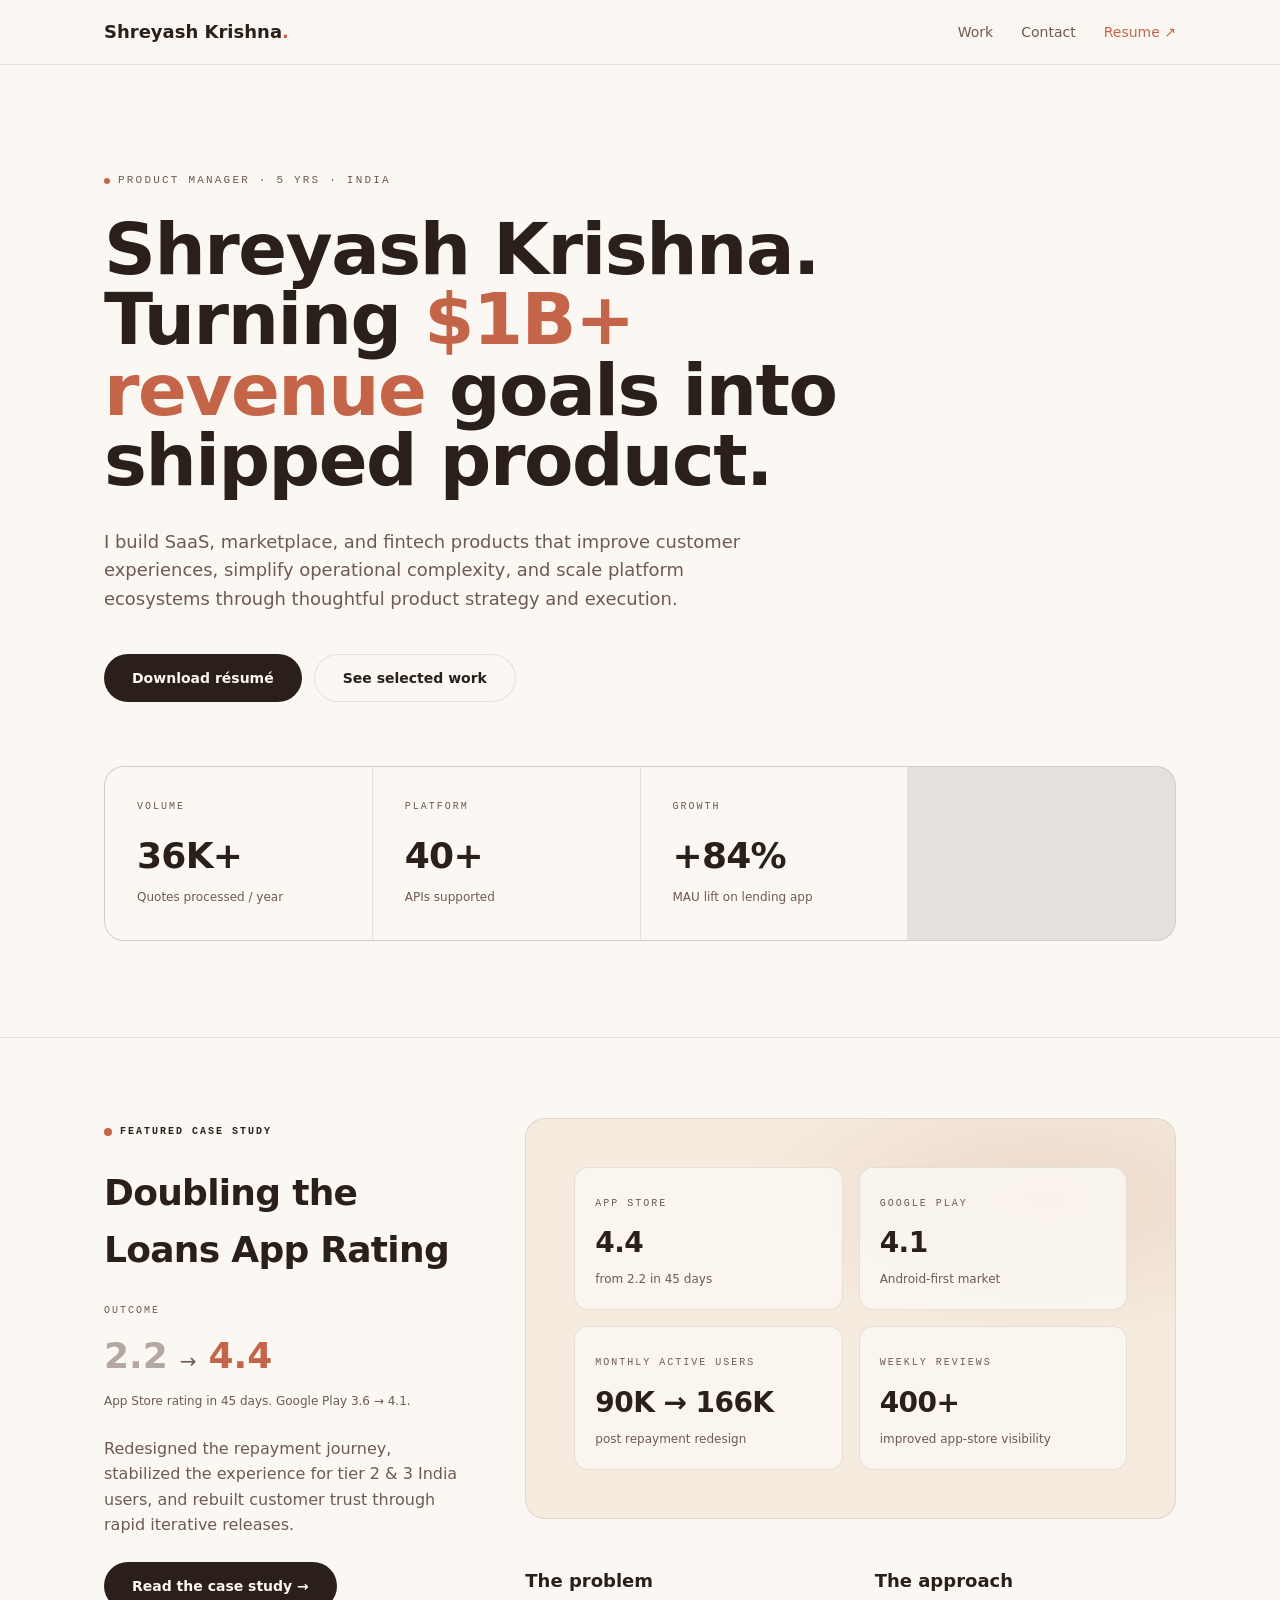
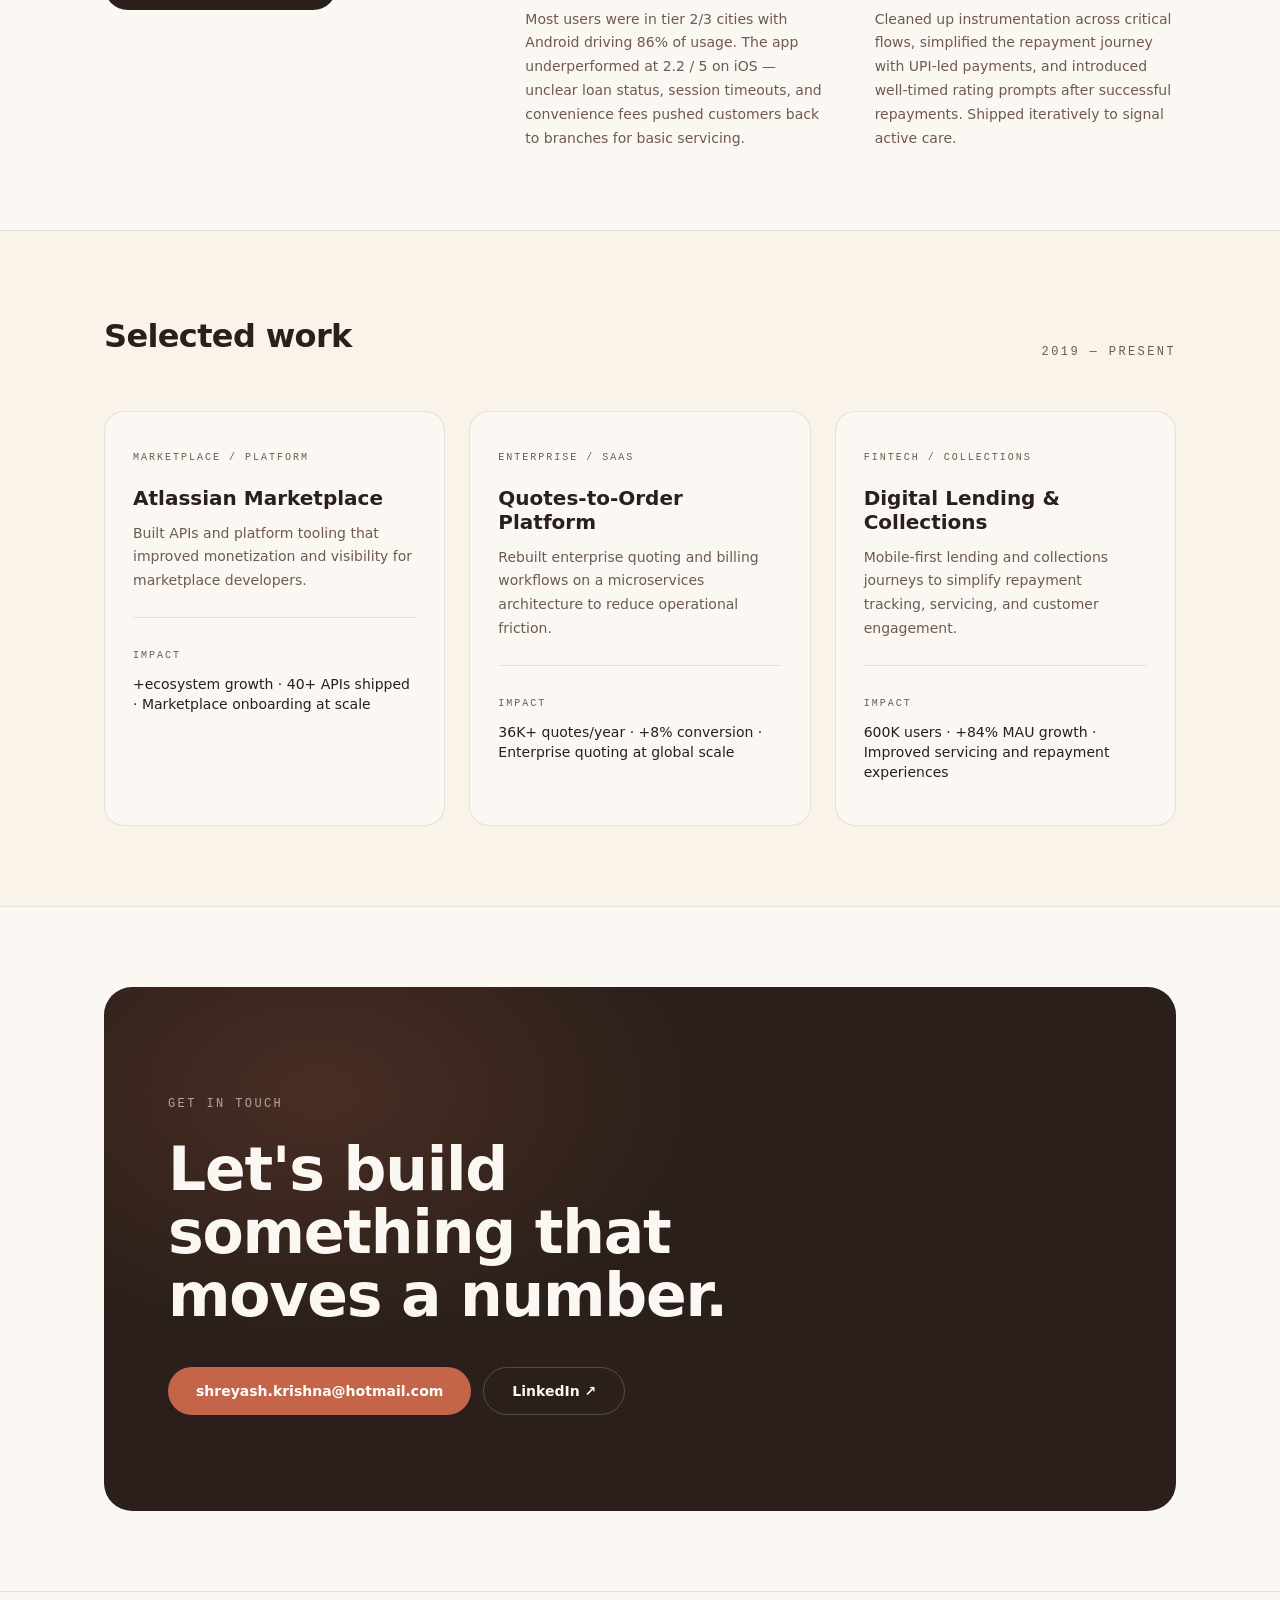
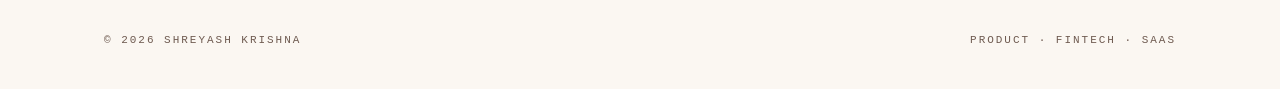
==== commit 53ae5fdd: "Revise HTML content for improved clarity and focus" ====
--- a/index.html
+++ b/index.html
@@ -4,8 +4,7 @@
   <meta charset="UTF-8" />
   <meta name="viewport" content="width=device-width, initial-scale=1" />
   <title>Shreyash Krishna — Product Manager</title>
-  <meta name="description" content="Product Manager scaling SaaS, marketplace, and fintech products. $1B+ revenue systems, 36K+ quotes/year, 90K → 166K MAU." />
-  <meta property="og:title" content="Shreyash Krishna — Product Manager" />
+<meta name="description" content="Product Manager building SaaS, marketplace, and fintech products. Enterprise platforms, developer ecosystems, and customer-facing experiences at scale." />  <meta property="og:title" content="Shreyash Krishna — Product Manager" />
   <meta property="og:description" content="Product Manager scaling SaaS, marketplace, and fintech products through evidence-led product work." />
   <meta property="og:type" content="website" />
   <meta name="twitter:card" content="summary_large_image" />
@@ -36,12 +35,11 @@
       <div class="container reveal">
         <p class="eyebrow"><span class="pulse"></span> Product Manager · 5 yrs · India</p>
         <h1>Shreyash Krishna. Turning <span class="accent">$1B+ revenue</span> goals into shipped product.</h1>
-        <p class="lead">
-          I build SaaS, marketplace, and fintech products with measurable outcomes —
-          scaling a quote-to-order engine to $1B in supported revenue, doubling a
-          lending app's rating from 2.2 to 4.4, and shipping 40+ APIs that power
-          developer ecosystems.
-        </p>
+       <p class="lead">
+          I build SaaS, marketplace, and fintech products that improve customer experiences,
+          simplify operational complexity, and scale platform ecosystems through thoughtful
+          product strategy and execution.
+      </p>
         <div class="actions">
           <a href="Shreyash_Krishna_CV.pdf" class="btn btn-primary">Download résumé</a>
           <a href="#work" class="btn btn-secondary">See selected work</a>
@@ -52,9 +50,8 @@
     <!-- METRICS STRIP -->
     <div class="container">
       <div class="metrics-strip">
-        <div class="metric"><span class="k">Revenue</span><span class="v">$1B+</span><span class="note">Systems built &amp; supported</span></div>
         <div class="metric"><span class="k">Volume</span><span class="v">36K+</span><span class="note">Quotes processed / year</span></div>
-        <div class="metric"><span class="k">Platform</span><span class="v">40+</span><span class="note">Public APIs shipped</span></div>
+        <div class="metric"><span class="k">Platform</span><span class="v">40+</span><span class="note"> APIs supported</span></div>
         <div class="metric"><span class="k">Growth</span><span class="v">+84%</span><span class="note">MAU lift on lending app</span></div>
       </div>
     </div>
@@ -120,7 +117,7 @@
             <p class="body">Built APIs and platform tooling that improved monetization and visibility for marketplace developers.</p>
             <div class="impact">
               <p class="impact-k">Impact</p>
-              <p class="impact-v">$40M influence · +15% ecosystem growth · +$3.6M ARR</p>
+              <p class="impact-v">+ecosystem growth · 40+ APIs shipped · Marketplace onboarding at scale</p>
             </div>
           </article>
 
@@ -130,8 +127,7 @@
             <p class="body">Rebuilt enterprise quoting and billing workflows on a microservices architecture to reduce operational friction.</p>
             <div class="impact">
               <p class="impact-k">Impact</p>
-              <p class="impact-v">36K+ quotes/year · +8% conversion · $1B revenue supported</p>
-            </div>
+              <p class="impact-v">36K+ quotes/year · +8% conversion · Enterprise quoting at global scale</p>            </div>
           </article>
 
           <article class="work-card">
@@ -140,7 +136,7 @@
             <p class="body">Mobile-first lending and collections journeys to simplify repayment tracking, servicing, and customer engagement.</p>
             <div class="impact">
               <p class="impact-k">Impact</p>
-              <p class="impact-v">600K users · ₹9 cr/mo collections · +84% MAU growth</p>
+              <p class="impact-v">600K users · +84% MAU growth · Improved servicing and repayment experiences</p>
             </div>
           </article>
 
--- a/styles.css
+++ b/styles.css
@@ -0,0 +1,338 @@
+/* =====================================================================
+   Shreyash Krishna — Refined Warm Modern Portfolio
+   Static CSS (no framework required)
+   ===================================================================== */
+
+:root {
+  --bg:            #fbf7f2;
+  --bg-2:          #f5ecdf;        /* warm surface */
+  --bg-3:          #efe2cf;        /* deeper surface */
+  --ink:           #2a1f1a;        /* primary text */
+  --ink-2:         #6e5a50;        /* muted text */
+  --accent:        #c4654a;        /* ember */
+  --accent-soft:   rgba(196,101,74,0.12);
+  --border:        rgba(42,31,26,0.10);
+  --border-strong: rgba(42,31,26,0.18);
+  --white:         #ffffff;
+
+  --radius:    14px;
+  --radius-lg: 20px;
+  --radius-xl: 28px;
+
+  --font-display: 'Inter Tight', ui-sans-serif, system-ui, sans-serif;
+  --font-sans:    'Inter', ui-sans-serif, system-ui, sans-serif;
+  --font-mono:    'JetBrains Mono', ui-monospace, SFMono-Regular, monospace;
+
+  --ease-out-expo: cubic-bezier(0.16, 1, 0.3, 1);
+}
+
+* { box-sizing: border-box; }
+html { scroll-behavior: smooth; }
+
+body {
+  margin: 0;
+  background: var(--bg);
+  color: var(--ink);
+  font-family: var(--font-sans);
+  font-size: 16px;
+  line-height: 1.6;
+  -webkit-font-smoothing: antialiased;
+  text-rendering: optimizeLegibility;
+}
+
+::selection { background: var(--accent-soft); color: var(--ink); }
+
+a { color: inherit; text-decoration: none; }
+
+/* ---------------- LAYOUT ---------------- */
+.container { max-width: 1120px; margin: 0 auto; padding: 0 24px; }
+.section   { padding: 80px 0; border-top: 1px solid var(--border); }
+.section:first-of-type { border-top: none; }
+
+/* ---------------- HEADER ---------------- */
+.site-header {
+  position: sticky; top: 0; z-index: 50;
+  background: color-mix(in oklab, var(--bg) 80%, transparent);
+  backdrop-filter: blur(10px);
+  border-bottom: 1px solid var(--border);
+}
+.site-header .container {
+  height: 64px;
+  display: flex; align-items: center; justify-content: space-between;
+}
+.brand { font-family: var(--font-display); font-weight: 700; font-size: 18px; }
+.brand .dot { color: var(--accent); }
+
+.nav { display: flex; align-items: center; gap: 28px; font-weight: 500; font-size: 14px; color: var(--ink-2); }
+.nav a { transition: color .2s ease; }
+.nav a:hover { color: var(--ink); }
+.nav .resume { color: var(--accent); }
+
+/* ---------------- BUTTONS ---------------- */
+.btn {
+  display: inline-flex; align-items: center; height: 48px; padding: 0 28px;
+  border-radius: 999px; font-weight: 600; font-size: 14px;
+  transition: all .2s ease; cursor: pointer; border: none;
+}
+.btn-primary   { background: var(--ink); color: var(--bg); }
+.btn-primary:hover { background: var(--accent); }
+.btn-secondary { background: var(--bg); color: var(--ink); border: 1px solid var(--border); }
+.btn-secondary:hover { background: var(--bg-2); }
+.btn-accent    { background: var(--accent); color: var(--white); }
+.btn-accent:hover { filter: brightness(1.08); }
+.btn-ghost     { background: transparent; color: var(--bg); border: 1px solid rgba(255,255,255,0.2); }
+.btn-ghost:hover { background: rgba(255,255,255,0.10); }
+
+/* ---------------- ANIMATION ---------------- */
+@keyframes reveal {
+  from { opacity: 0; transform: translateY(12px); }
+  to   { opacity: 1; transform: translateY(0); }
+}
+.reveal { animation: reveal .7s var(--ease-out-expo) both; }
+
+/* ---------------- HERO ---------------- */
+.hero { padding: 96px 0 64px; }
+.hero .eyebrow {
+  display: inline-flex; align-items: center; gap: 8px;
+  font-family: var(--font-mono); font-size: 11px;
+  text-transform: uppercase; letter-spacing: 0.2em;
+  color: var(--ink-2); margin-bottom: 24px;
+}
+.hero .eyebrow .pulse {
+  width: 6px; height: 6px; border-radius: 999px; background: var(--accent);
+  animation: pulse 2s ease-in-out infinite;
+}
+@keyframes pulse { 0%,100% { opacity: 1 } 50% { opacity: .35 } }
+
+.hero h1 {
+  font-family: var(--font-display);
+  font-size: clamp(40px, 6vw, 72px);
+  font-weight: 800; letter-spacing: -0.02em;
+  line-height: 0.98; margin: 0;
+  max-width: 20ch;
+  text-wrap: balance;
+}
+.hero h1 .accent { color: var(--accent); }
+
+.hero p.lead {
+  margin: 32px 0 0; max-width: 58ch;
+  font-size: clamp(17px, 1.4vw, 20px);
+  color: var(--ink-2); text-wrap: pretty;
+}
+
+.hero .actions { margin-top: 40px; display: flex; flex-wrap: wrap; gap: 12px; }
+
+/* ---------------- METRICS STRIP ---------------- */
+.metrics-strip {
+  margin: 0 0 96px;
+  display: grid; grid-template-columns: repeat(4, 1fr); gap: 1px;
+  background: var(--border); border: 1px solid var(--border);
+  border-radius: var(--radius-lg); overflow: hidden;
+}
+.metric { background: var(--bg); padding: 32px; }
+.metric .k {
+  display: block; font-family: var(--font-mono);
+  font-size: 10px; text-transform: uppercase; letter-spacing: 0.2em;
+  color: var(--ink-2);
+}
+.metric .v {
+  display: block; font-family: var(--font-display);
+  font-size: clamp(28px, 3.2vw, 36px); font-weight: 800;
+  letter-spacing: -0.02em; margin-top: 12px;
+}
+.metric .note { display: block; font-size: 12px; color: var(--ink-2); margin-top: 4px; }
+
+/* ---------------- FEATURED CASE STUDY ---------------- */
+.featured { display: flex; flex-direction: column; gap: 64px; }
+@media (min-width: 1024px) { .featured { flex-direction: row; } }
+
+.featured aside { flex: 0 0 33.333%; }
+@media (min-width: 1024px) {
+  .featured aside { position: sticky; top: 96px; align-self: flex-start; }
+}
+.featured aside h2 {
+  font-family: var(--font-display); font-size: 36px; font-weight: 700;
+  letter-spacing: -0.02em; margin: 0 0 24px;
+}
+.featured aside .outcome-pair {
+  display: flex; align-items: baseline; gap: 12px; margin-top: 8px;
+}
+.featured aside .outcome-pair .from { font-family: var(--font-display); font-size: 36px; font-weight: 800; color: rgba(110,90,80,0.5); }
+.featured aside .outcome-pair .arrow { font-family: var(--font-display); font-size: 20px; color: var(--ink-2); }
+.featured aside .outcome-pair .to   { font-family: var(--font-display); font-size: 36px; font-weight: 800; color: var(--accent); }
+
+.featured .body { flex: 1; }
+.featured .visual {
+  position: relative; overflow: hidden;
+  background: var(--bg-2); border: 1px solid var(--border);
+  border-radius: var(--radius-lg); padding: 48px; margin-bottom: 48px;
+}
+.featured .visual::before {
+  content: ''; position: absolute; inset: 0; pointer-events: none;
+  background: radial-gradient(80% 60% at 80% 20%, color-mix(in oklab, var(--accent) 22%, transparent), transparent 60%);
+  opacity: 0.7;
+}
+.featured .visual .grid {
+  position: relative;
+  display: grid; grid-template-columns: repeat(2, 1fr); gap: 16px;
+}
+.featured .visual .stat {
+  background: color-mix(in oklab, var(--bg) 85%, transparent);
+  backdrop-filter: blur(6px);
+  border: 1px solid var(--border);
+  border-radius: var(--radius); padding: 20px;
+}
+.featured .visual .stat .k { font-family: var(--font-mono); font-size: 10px; text-transform: uppercase; letter-spacing: .2em; color: var(--ink-2); }
+.featured .visual .stat .v { display: block; font-family: var(--font-display); font-size: 28px; font-weight: 800; letter-spacing: -0.02em; margin-top: 8px; }
+.featured .visual .stat .note { display: block; font-size: 12px; color: var(--ink-2); margin-top: 4px; }
+
+.featured .meta { display: grid; grid-template-columns: repeat(2, 1fr); gap: 48px; }
+.featured .meta h3 { font-family: var(--font-display); font-size: 18px; font-weight: 700; margin: 0 0 12px; }
+.featured .meta p  { color: var(--ink-2); font-size: 14px; line-height: 1.7; margin: 0; }
+
+.sticky-label {
+  display: inline-flex; align-items: center; gap: 8px;
+  font-family: var(--font-mono); font-size: 10px;
+  text-transform: uppercase; letter-spacing: 0.2em;
+  font-weight: 600; margin-bottom: 24px;
+}
+.sticky-label .pulse { width: 8px; height: 8px; border-radius: 999px; background: var(--accent); animation: pulse 2s ease-in-out infinite; }
+
+/* ---------------- SELECTED WORK GRID ---------------- */
+.work-section { background: color-mix(in oklab, var(--bg-2) 40%, var(--bg)); }
+.work-head { display: flex; justify-content: space-between; align-items: flex-end; margin-bottom: 48px; }
+.work-head h3 { font-family: var(--font-display); font-size: 32px; font-weight: 700; letter-spacing: -0.02em; margin: 0; }
+.work-head .range { font-family: var(--font-mono); font-size: 12px; text-transform: uppercase; letter-spacing: 0.2em; color: var(--ink-2); }
+
+.work-grid { display: grid; grid-template-columns: repeat(3, 1fr); gap: 24px; }
+
+.work-card {
+  display: flex; flex-direction: column;
+  background: var(--bg); border: 1px solid var(--border);
+  border-radius: var(--radius-lg); padding: 28px;
+  transition: transform .25s var(--ease-out-expo), border-color .25s ease;
+}
+.work-card:hover { transform: translateY(-2px); border-color: color-mix(in oklab, var(--accent) 40%, transparent); }
+.work-card .eyebrow { font-family: var(--font-mono); font-size: 10px; text-transform: uppercase; letter-spacing: 0.2em; color: var(--ink-2); margin-bottom: 20px; }
+.work-card h4 { font-family: var(--font-display); font-size: 20px; font-weight: 700; line-height: 1.2; margin: 0; }
+.work-card .body { margin: 12px 0 0; font-size: 14px; color: var(--ink-2); line-height: 1.7; }
+.work-card .impact { margin-top: 24px; border-top: 1px solid var(--border); padding-top: 20px; }
+.work-card .impact-k { font-family: var(--font-mono); font-size: 10px; text-transform: uppercase; letter-spacing: 0.2em; color: var(--ink-2); }
+.work-card .impact-v { font-size: 14px; font-weight: 500; line-height: 1.45; margin-top: 8px; }
+
+/* ---------------- CONTACT ---------------- */
+.contact-card {
+  position: relative; overflow: hidden;
+  background: var(--ink); color: var(--bg);
+  border-radius: var(--radius-xl);
+  padding: 96px 64px;
+}
+.contact-card::before {
+  content: ''; position: absolute; inset: 0; pointer-events: none;
+  background: radial-gradient(60% 80% at 20% 20%, color-mix(in oklab, var(--accent) 50%, transparent), transparent 60%);
+  opacity: 0.4;
+}
+.contact-card .eyebrow { font-family: var(--font-mono); font-size: 12px; text-transform: uppercase; letter-spacing: 0.2em; color: rgba(251,247,242,0.6); margin-bottom: 24px; position: relative; }
+.contact-card h2 {
+  position: relative;
+  font-family: var(--font-display);
+  font-size: clamp(36px, 5vw, 60px);
+  font-weight: 800; letter-spacing: -0.02em; line-height: 1.05;
+  max-width: 16ch; margin: 0;
+}
+.contact-card .actions { position: relative; margin-top: 40px; display: flex; flex-wrap: wrap; gap: 12px; }
+
+/* ---------------- FOOTER ---------------- */
+.site-footer { border-top: 1px solid var(--border); }
+.site-footer .container {
+  display: flex; flex-wrap: wrap; gap: 16px;
+  justify-content: space-between; align-items: center;
+  padding-top: 40px; padding-bottom: 40px;
+  font-size: 11px; text-transform: uppercase; letter-spacing: 0.18em;
+  color: var(--ink-2); font-family: var(--font-mono);
+}
+
+/* ---------------- CASE STUDY ---------------- */
+.cs-hero { padding: 80px 0 64px; max-width: 760px; margin: 0 auto; }
+.cs-hero .back {
+  display: inline-flex; align-items: center; gap: 8px;
+  font-family: var(--font-mono); font-size: 11px;
+  text-transform: uppercase; letter-spacing: 0.2em;
+  color: var(--ink-2); margin-bottom: 40px;
+}
+.cs-hero .back:hover { color: var(--ink); }
+.cs-hero .eyebrow { font-family: var(--font-mono); font-size: 11px; text-transform: uppercase; letter-spacing: 0.2em; color: var(--accent); margin-bottom: 24px; }
+.cs-hero h1 {
+  font-family: var(--font-display);
+  font-size: clamp(36px, 5vw, 60px); font-weight: 800;
+  letter-spacing: -0.02em; line-height: 1.05; margin: 0;
+  text-wrap: balance;
+}
+.cs-hero .lead { margin: 24px 0 0; max-width: 55ch; font-size: clamp(17px, 1.3vw, 20px); color: var(--ink-2); }
+
+.cs-section { padding: 80px 0; border-top: 1px solid var(--border); }
+.cs-section .container { max-width: 760px; }
+.cs-section.wide .container { max-width: 1120px; }
+.cs-section .step { font-family: var(--font-mono); font-size: 10px; text-transform: uppercase; letter-spacing: 0.2em; color: var(--ink-2); margin: 0 0 12px; }
+.cs-section h2 { font-family: var(--font-display); font-size: clamp(28px, 3vw, 36px); font-weight: 700; letter-spacing: -0.02em; margin: 0 0 24px; }
+.cs-section h3 { font-family: var(--font-display); font-size: 18px; font-weight: 700; margin: 24px 0 12px; }
+.cs-section p, .cs-section li { color: var(--ink-2); font-size: 16px; line-height: 1.7; }
+.cs-section ul { padding-left: 22px; }
+.cs-section ul li { margin-bottom: 8px; }
+
+.cs-problem { display: grid; grid-template-columns: 8fr 4fr; gap: 64px; max-width: 1120px; margin: 0 auto; }
+.cs-tldr { background: var(--bg-2); border: 1px solid var(--border); border-radius: var(--radius-lg); padding: 28px; height: fit-content; }
+.cs-tldr .k { font-family: var(--font-mono); font-size: 10px; text-transform: uppercase; letter-spacing: 0.2em; color: var(--ink-2); margin: 0 0 20px; }
+.cs-tldr ul { list-style: none; padding: 0; margin: 0; }
+.cs-tldr ul li { display: flex; gap: 12px; font-size: 14px; line-height: 1.6; color: var(--ink); margin-bottom: 10px; }
+.cs-tldr ul li::before { content: '→'; color: var(--accent); }
+
+blockquote.pull {
+  margin: 48px 0;
+  border-left: 2px solid var(--accent);
+  padding: 4px 0 4px 24px;
+}
+blockquote.pull p { font-family: var(--font-display); font-size: 22px; font-style: italic; font-weight: 500; line-height: 1.35; color: var(--ink); margin: 0; }
+
+.cs-stable { background: color-mix(in oklab, var(--bg-2) 40%, var(--bg)); }
+
+.cs-compare { display: grid; grid-template-columns: 1fr 1fr; gap: 24px; }
+.cs-compare .col { background: var(--bg); border: 1px solid var(--border); border-radius: var(--radius-lg); padding: 32px; }
+.cs-compare .col.after { background: var(--bg-2); border-color: color-mix(in oklab, var(--accent) 30%, transparent); }
+.cs-compare .col .label { font-family: var(--font-mono); font-size: 10px; text-transform: uppercase; letter-spacing: 0.2em; color: var(--ink-2); margin: 0 0 20px; }
+.cs-compare .col.after .label { color: var(--accent); }
+.cs-compare .col ul { list-style: none; padding: 0; margin: 0; }
+.cs-compare .col ul li { display: flex; gap: 12px; font-size: 14px; line-height: 1.55; margin-bottom: 12px; }
+.cs-compare .col ul li::before { content: '✕'; color: rgba(110,90,80,0.5); }
+.cs-compare .col.after ul li::before { content: '✓'; color: var(--accent); }
+
+.cs-outcome-metrics {
+  margin: 48px 0;
+  display: grid; grid-template-columns: repeat(4, 1fr); gap: 1px;
+  background: var(--border); border: 1px solid var(--border);
+  border-radius: var(--radius-lg); overflow: hidden;
+}
+.cs-outcome-metrics .metric { background: var(--bg); padding: 24px; }
+.cs-outcome-metrics .metric .v { font-size: clamp(22px, 2.4vw, 28px); }
+
+.cs-actions { display: flex; flex-wrap: wrap; gap: 12px; padding-top: 24px; }
+
+/* ---------------- RESPONSIVE ---------------- */
+@media (max-width: 960px) {
+  .metrics-strip { grid-template-columns: repeat(2, 1fr); }
+  .work-grid     { grid-template-columns: 1fr; }
+  .featured .meta { grid-template-columns: 1fr; gap: 24px; }
+  .cs-problem    { grid-template-columns: 1fr; gap: 32px; }
+  .cs-compare    { grid-template-columns: 1fr; }
+  .cs-outcome-metrics { grid-template-columns: repeat(2, 1fr); }
+  .contact-card  { padding: 64px 32px; }
+}
+@media (max-width: 600px) {
+  .section { padding: 56px 0; }
+  .hero    { padding: 64px 0 40px; }
+  .nav     { gap: 16px; }
+  .nav .resume { display: none; }
+  .work-head { flex-direction: column; align-items: flex-start; gap: 12px; }
+  .featured .visual { padding: 28px; }
+  .featured .visual .grid { grid-template-columns: 1fr; }
+}
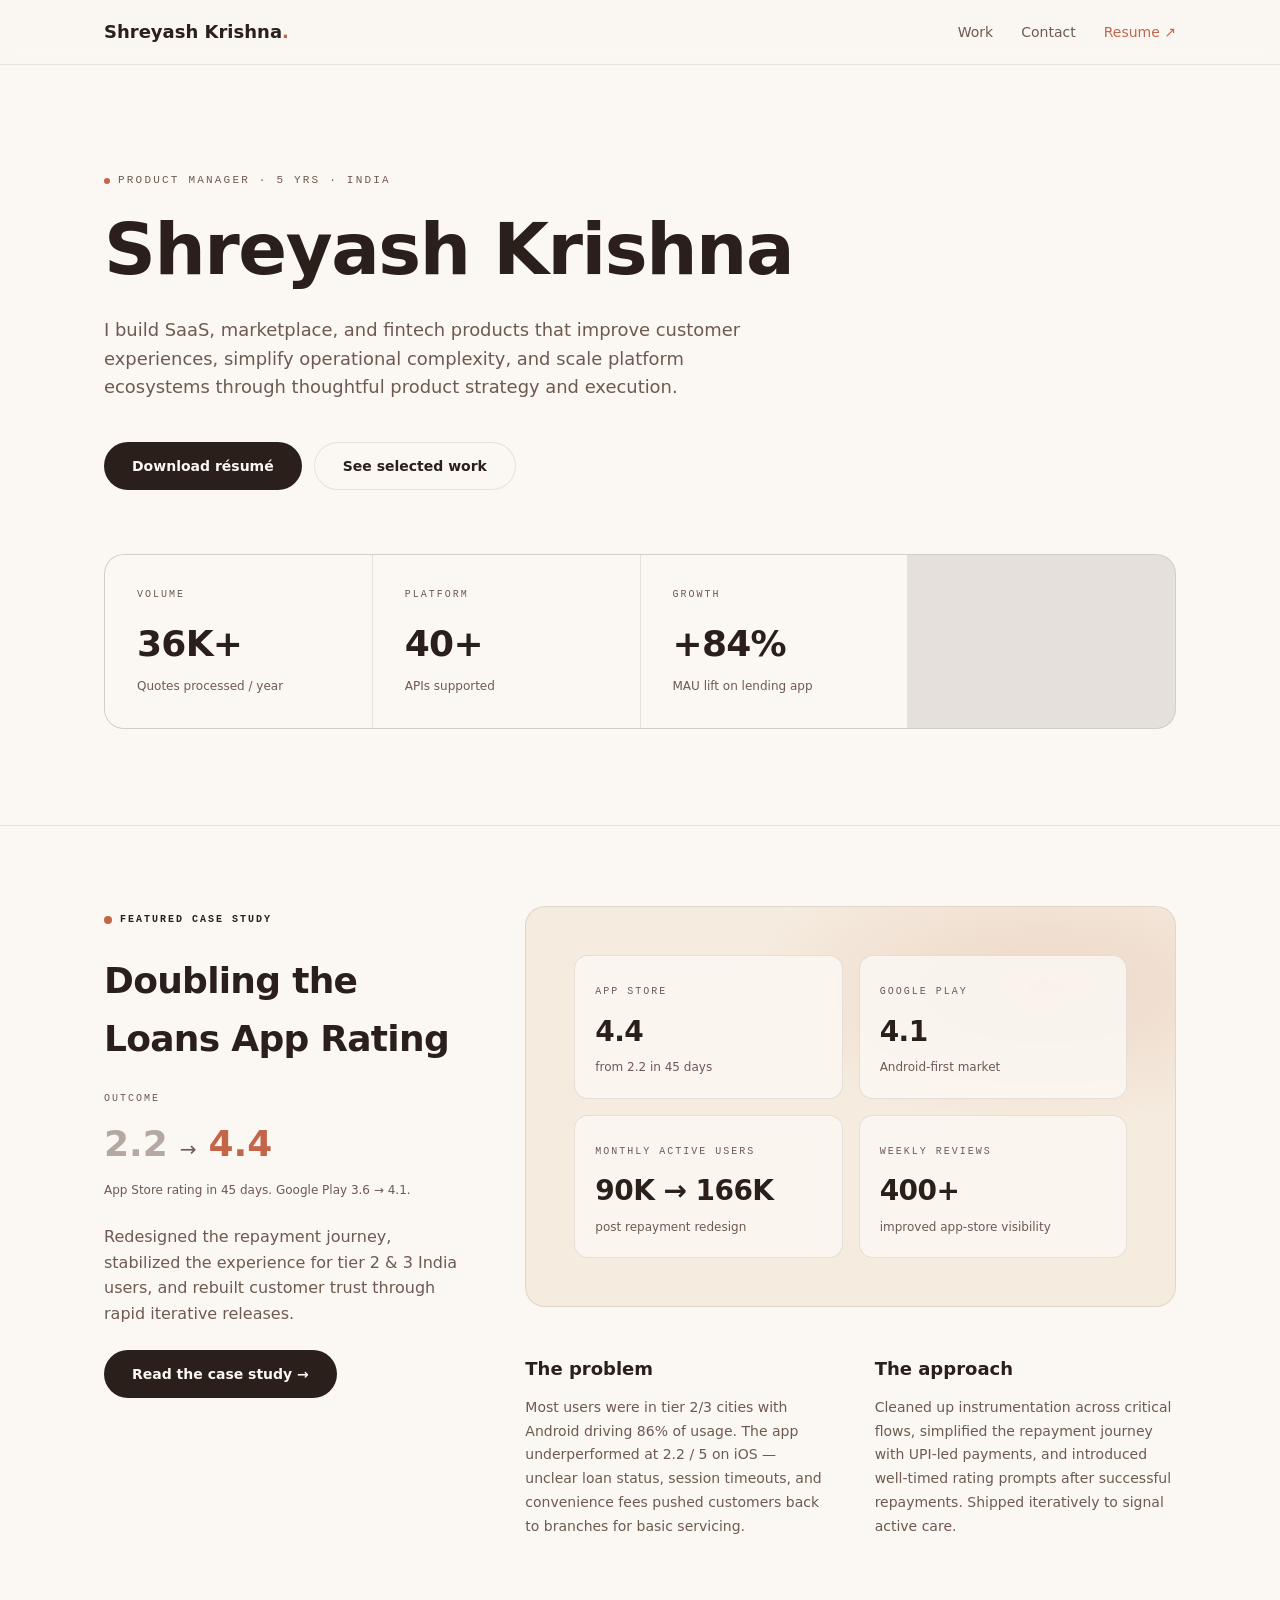
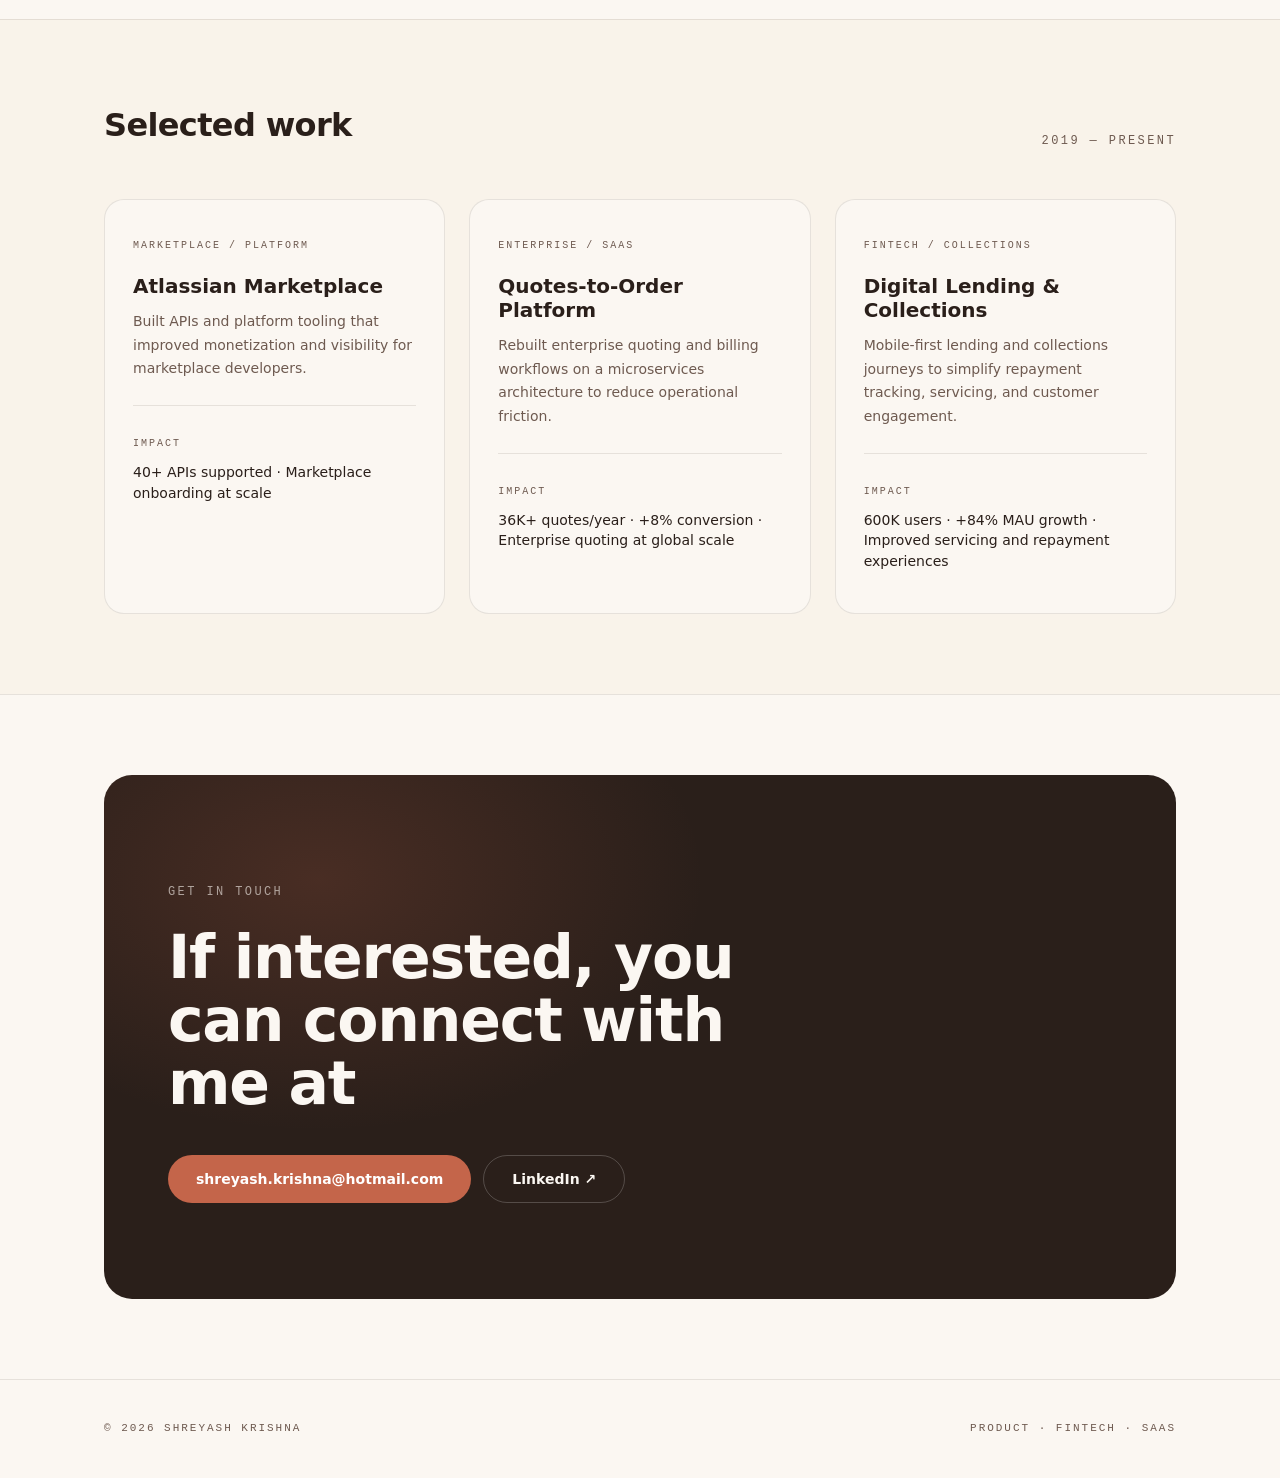
==== commit dbaff105: "Update index.html" ====
--- a/index.html
+++ b/index.html
@@ -34,7 +34,7 @@
     <section class="hero">
       <div class="container reveal">
         <p class="eyebrow"><span class="pulse"></span> Product Manager · 5 yrs · India</p>
-        <h1>Shreyash Krishna. Turning <span class="accent">$1B+ revenue</span> goals into shipped product.</h1>
+        <h1>Shreyash Krishna</h1>
        <p class="lead">
           I build SaaS, marketplace, and fintech products that improve customer experiences,
           simplify operational complexity, and scale platform ecosystems through thoughtful
@@ -117,7 +117,7 @@
             <p class="body">Built APIs and platform tooling that improved monetization and visibility for marketplace developers.</p>
             <div class="impact">
               <p class="impact-k">Impact</p>
-              <p class="impact-v">+ecosystem growth · 40+ APIs shipped · Marketplace onboarding at scale</p>
+              <p class="impact-v">40+ APIs supported · Marketplace onboarding at scale</p>
             </div>
           </article>
 
@@ -149,7 +149,7 @@
       <div class="container">
         <div class="contact-card">
           <p class="eyebrow">Get in touch</p>
-          <h2>Let's build something that moves a number.</h2>
+          <h2>If interested, you can connect with me at</h2>
           <div class="actions">
             <a href="mailto:shreyash.krishna@hotmail.com" class="btn btn-accent">shreyash.krishna@hotmail.com</a>
             <a href="https://linkedin.com/in/shreyash-krishna" class="btn btn-ghost">LinkedIn ↗</a>
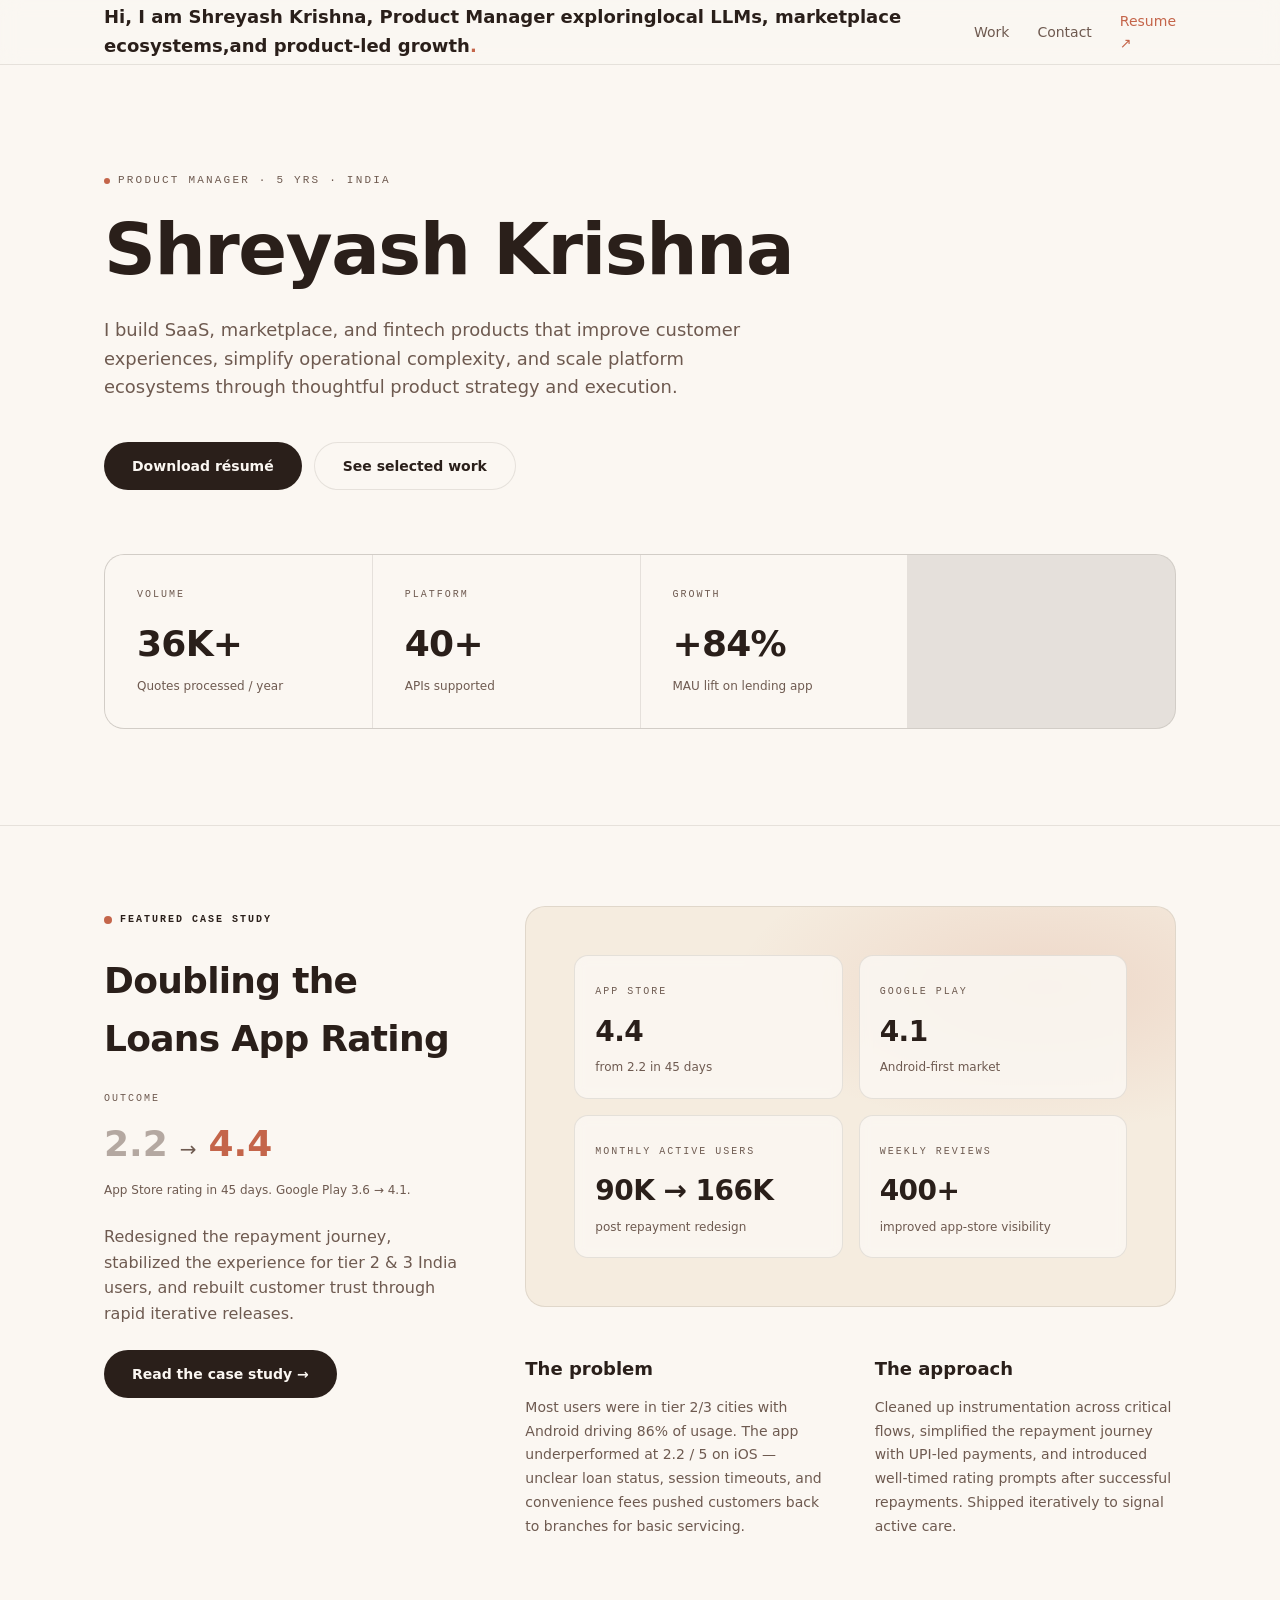
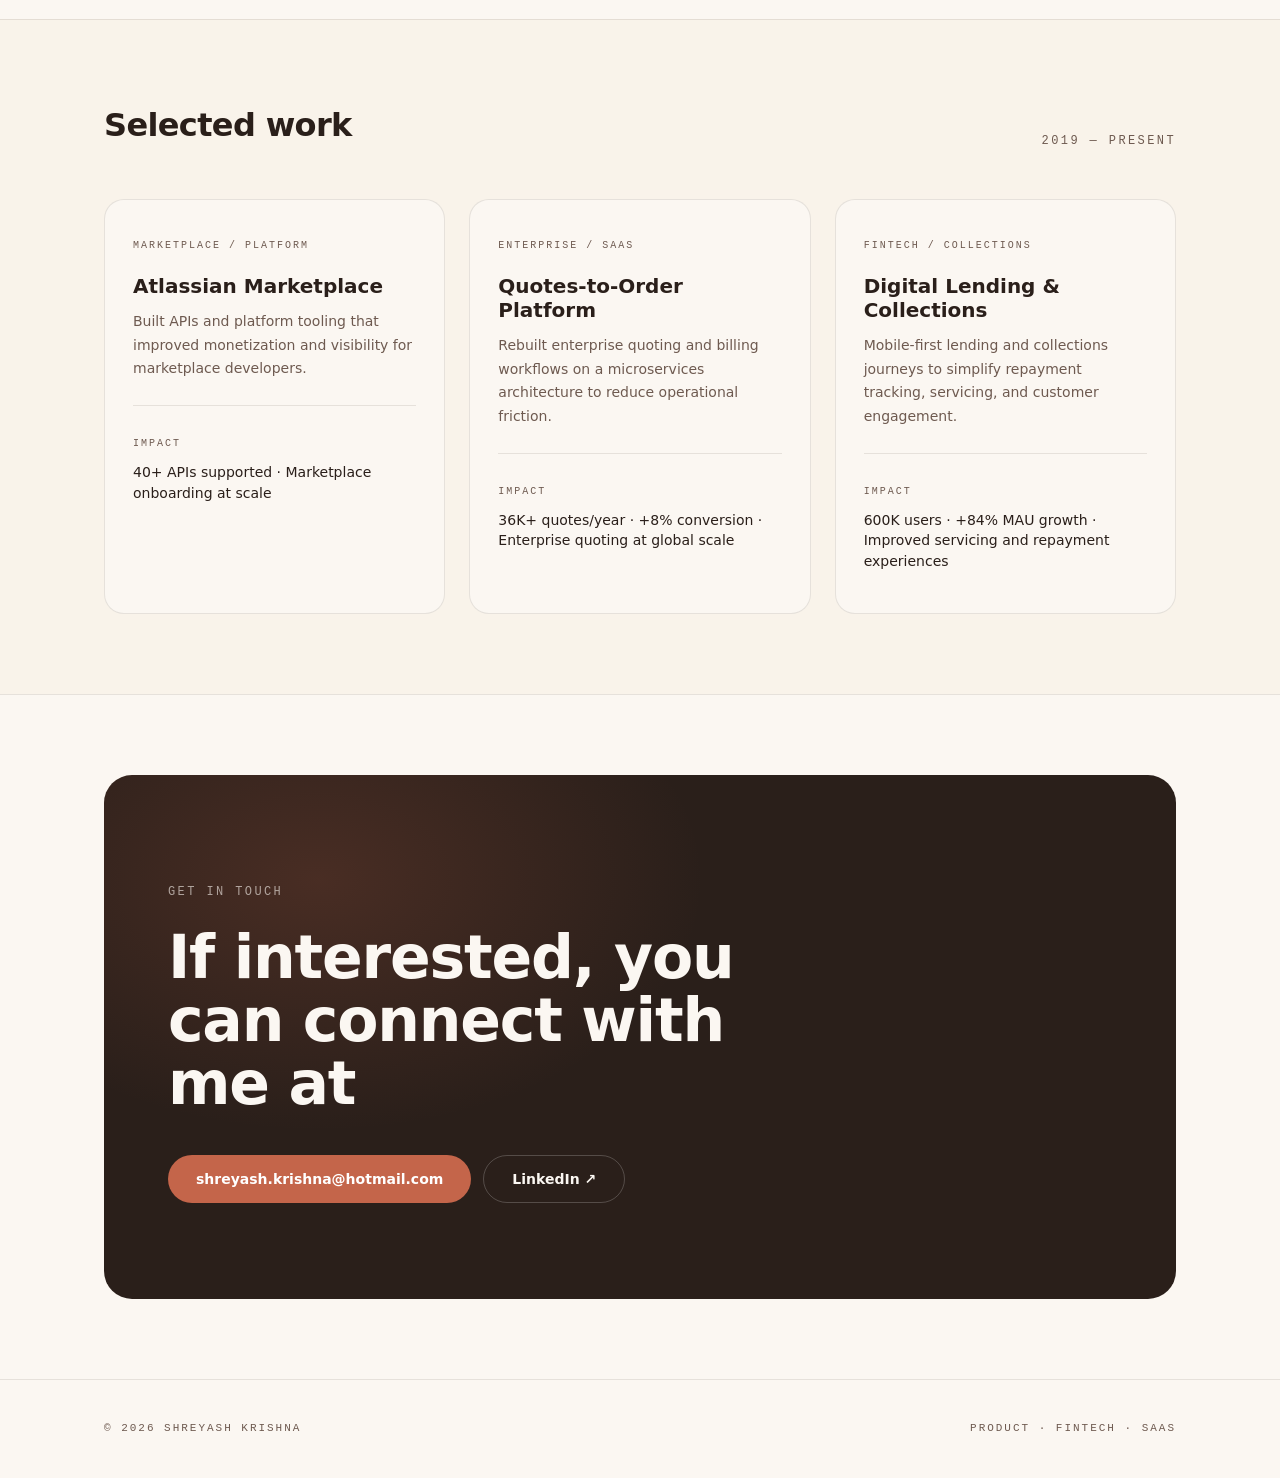
==== commit 5746bc7e: "Update header with new introduction text" ====
--- a/index.html
+++ b/index.html
@@ -19,7 +19,7 @@
   <!-- HEADER -->
   <header class="site-header">
     <div class="container">
-      <a href="index.html" class="brand">Shreyash Krishna<span class="dot">.</span></a>
+      <a href="index.html" class="brand">Hi, I am Shreyash Krishna, Product Manager exploring<span class="accent">local LLMs, marketplace ecosystems,</span>and product-led growth<span class="dot">.</span></a>
       <nav class="nav">
         <a href="#work">Work</a>
         <a href="#contact">Contact</a>
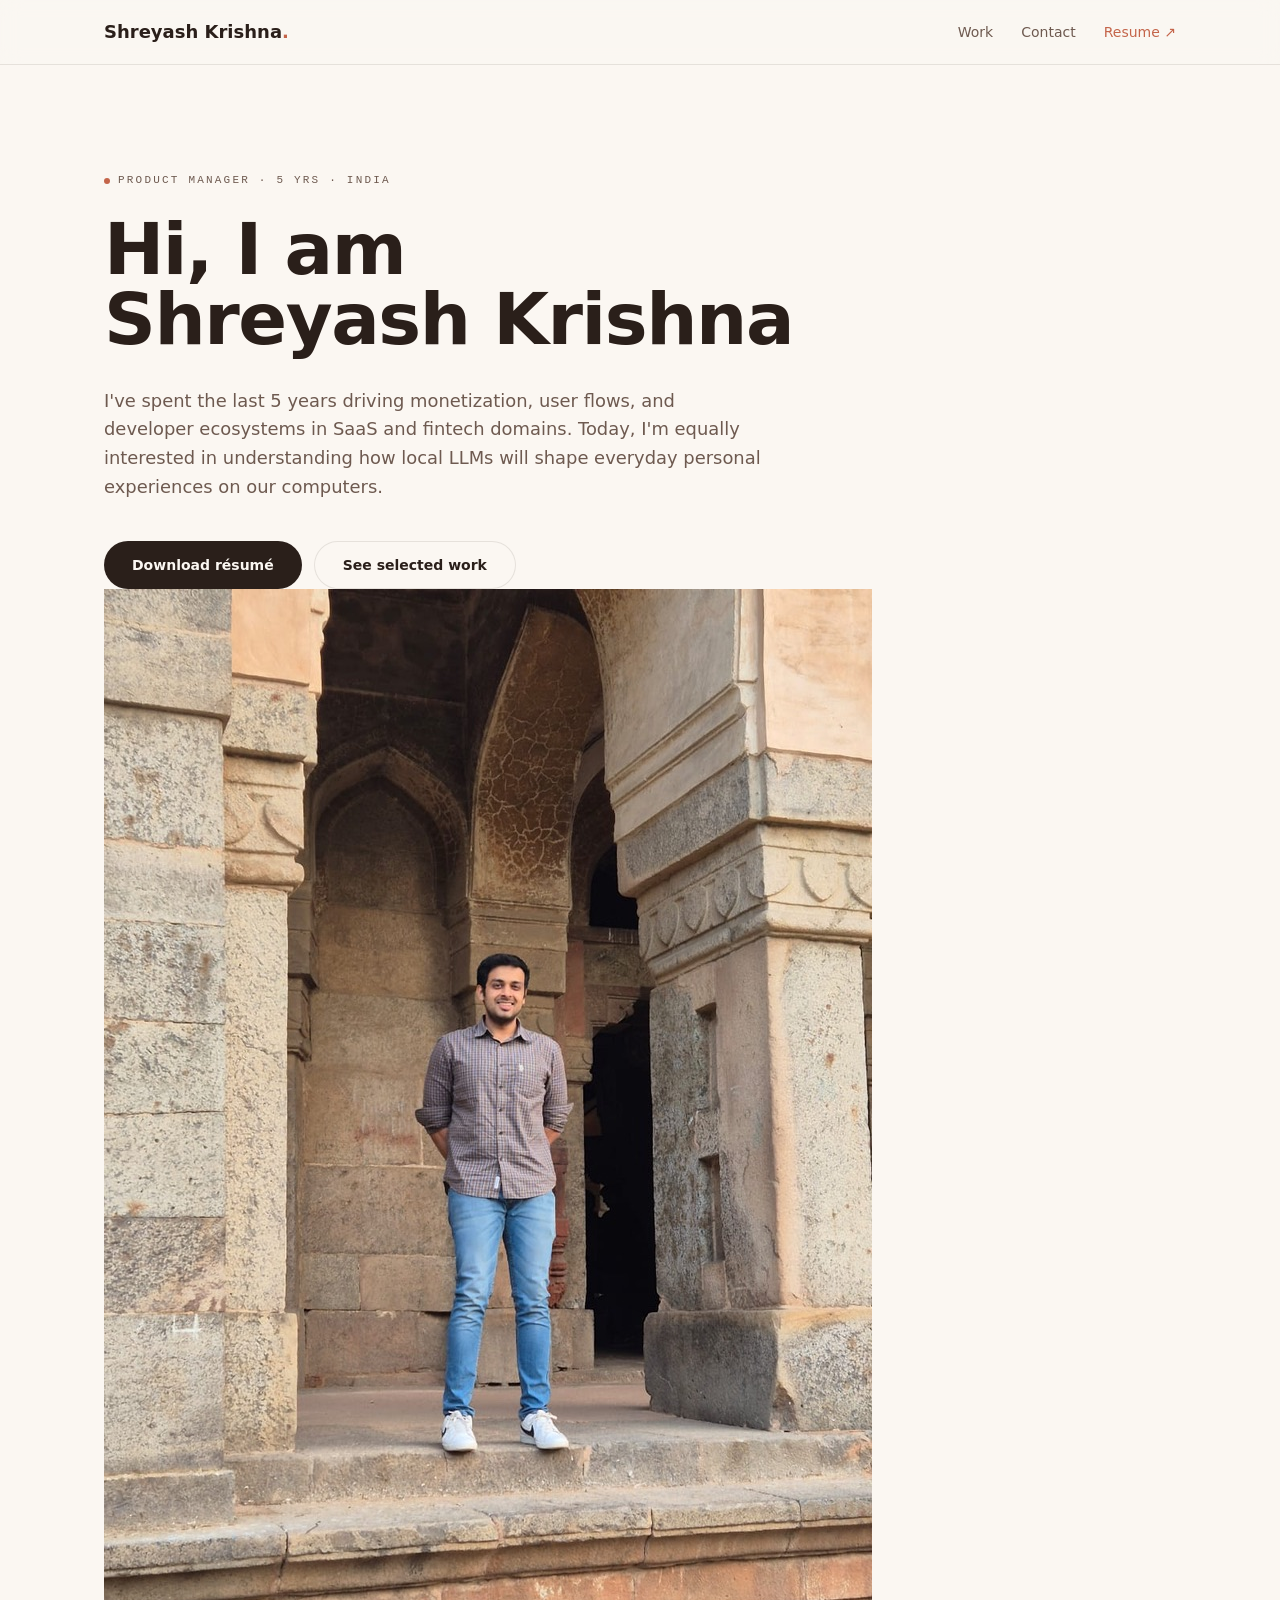
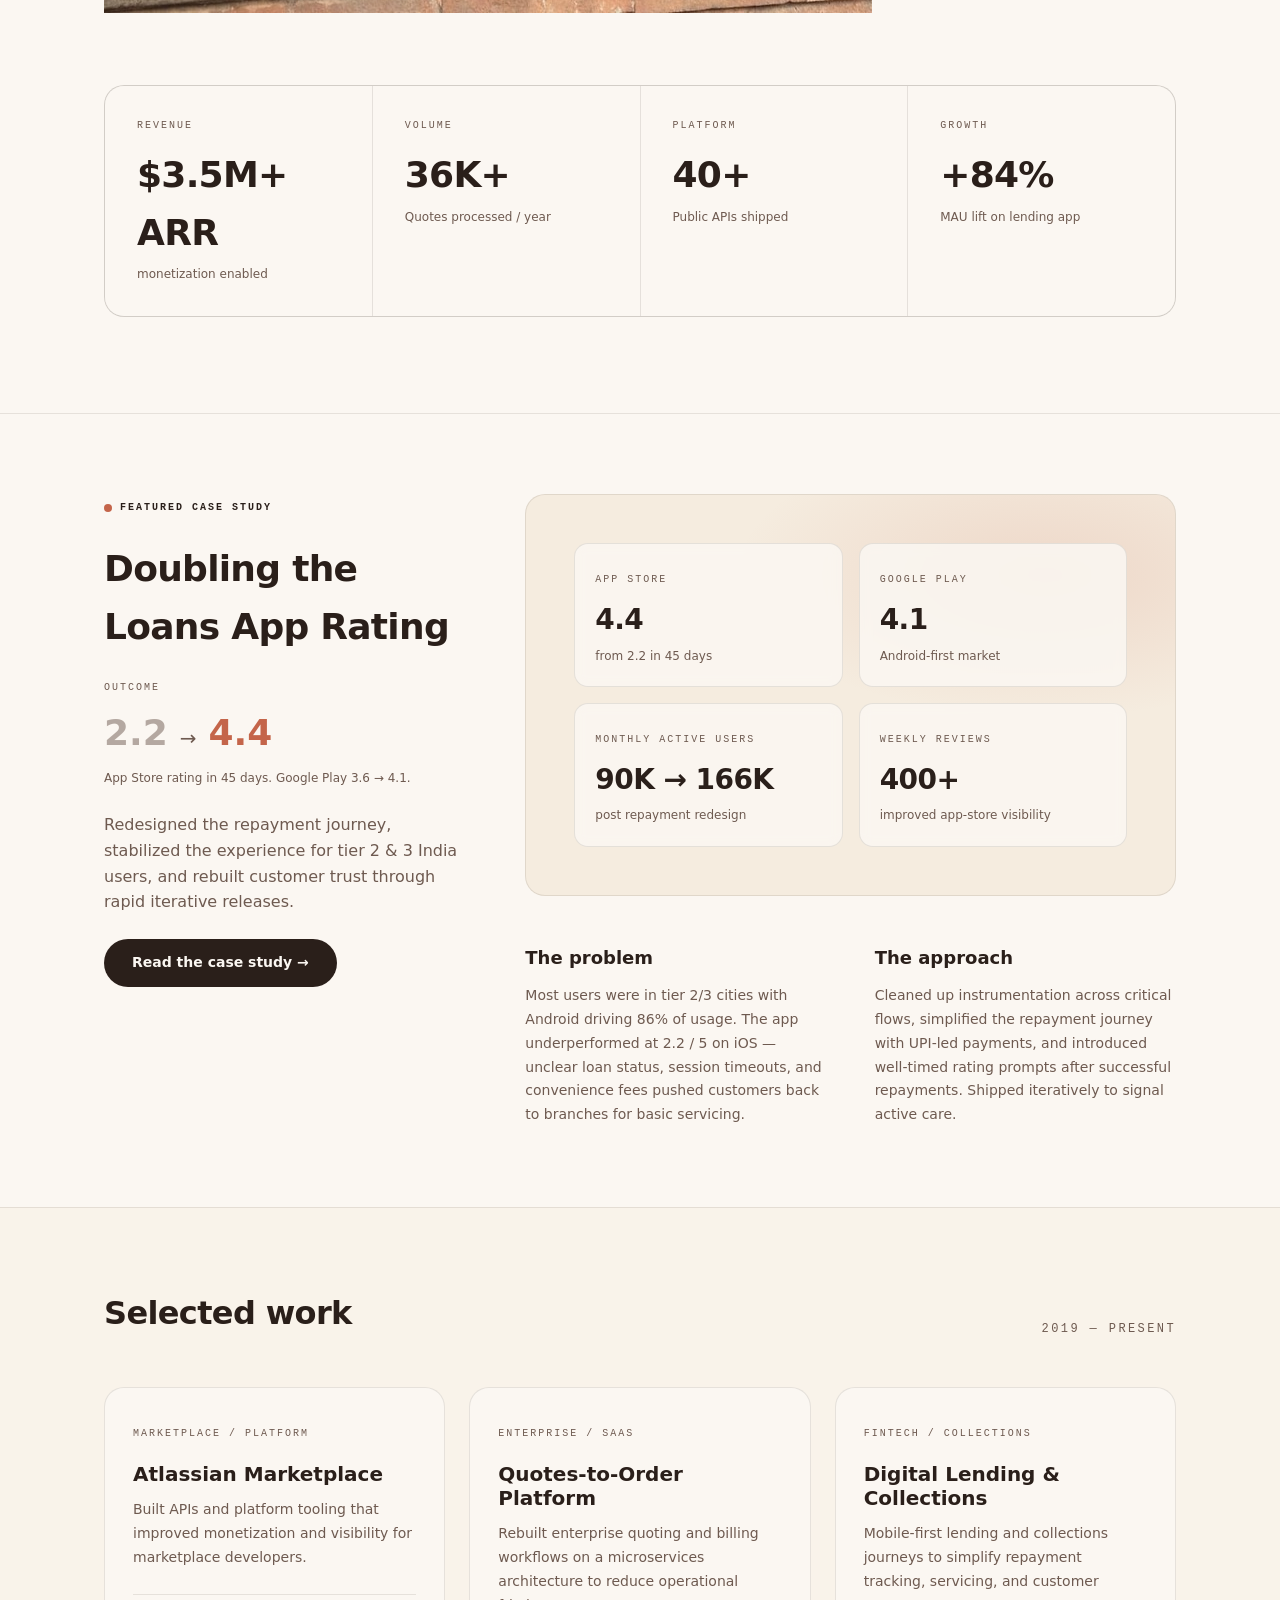
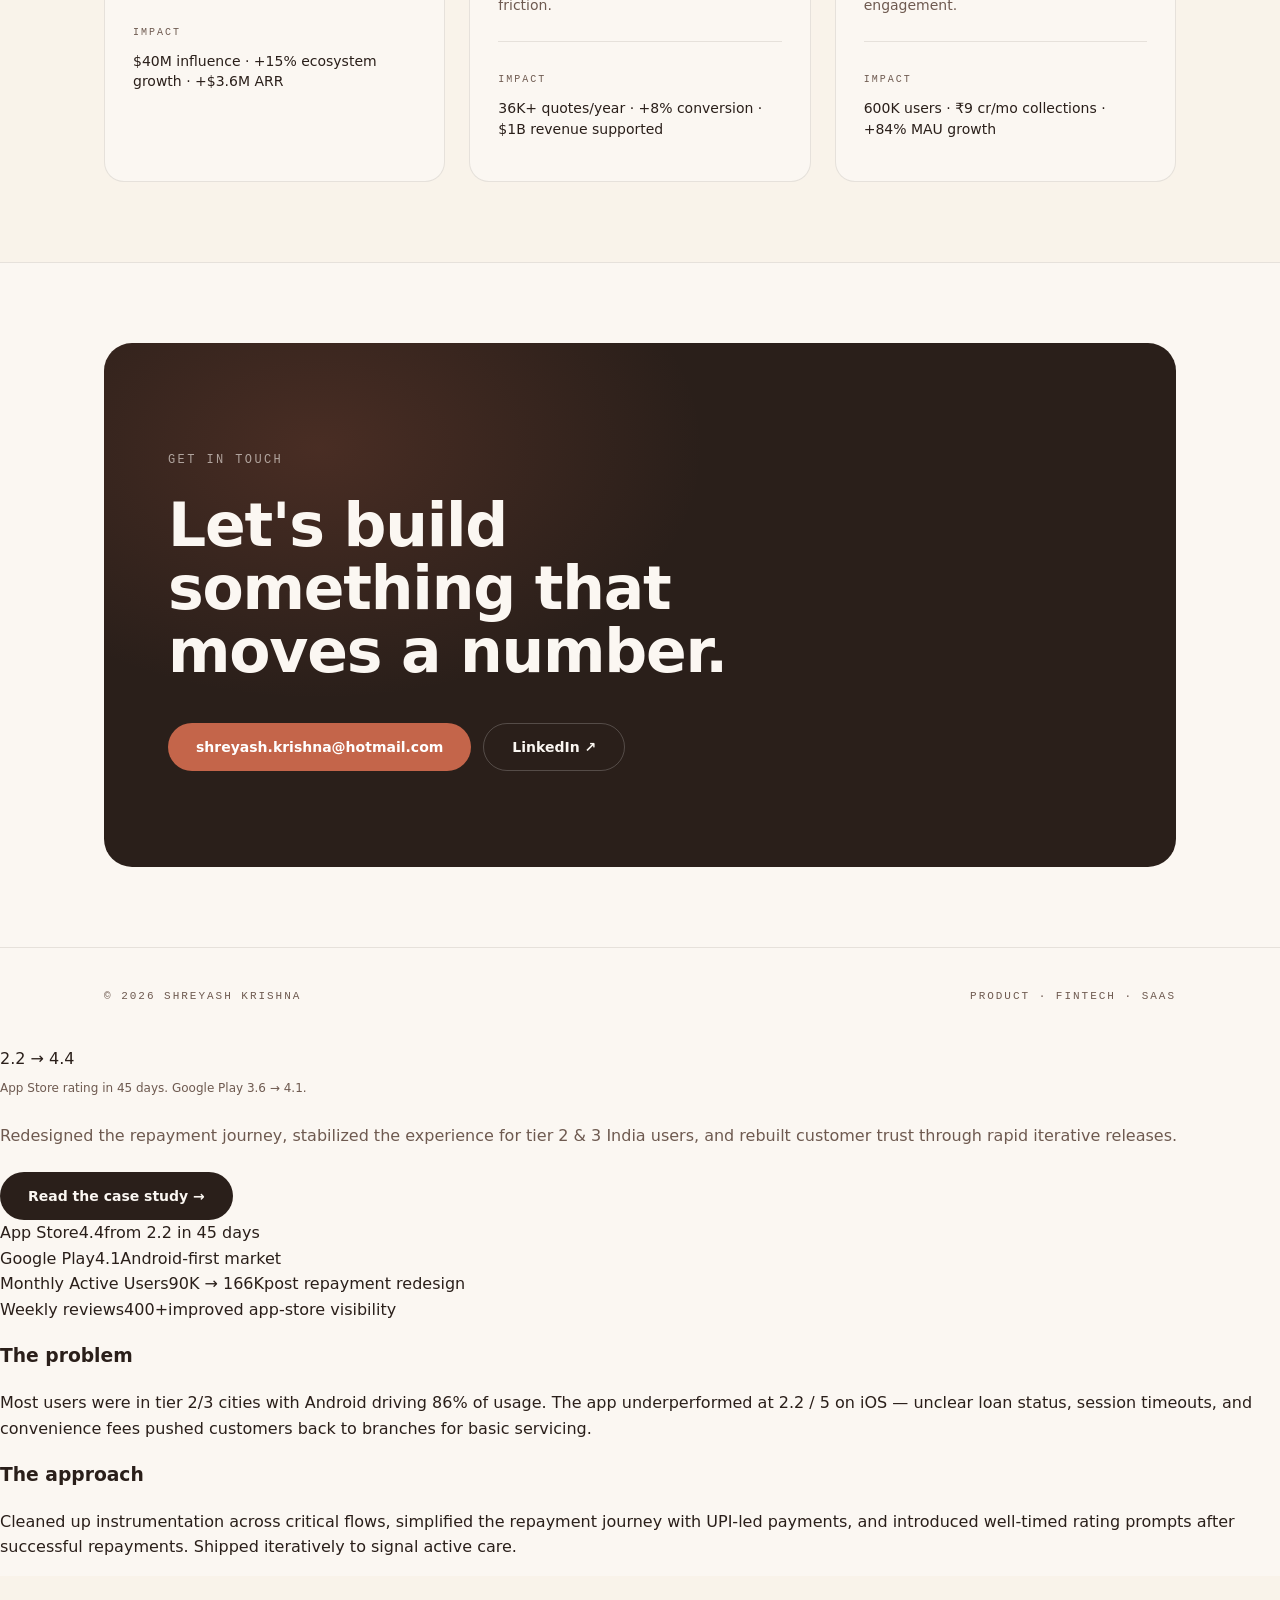
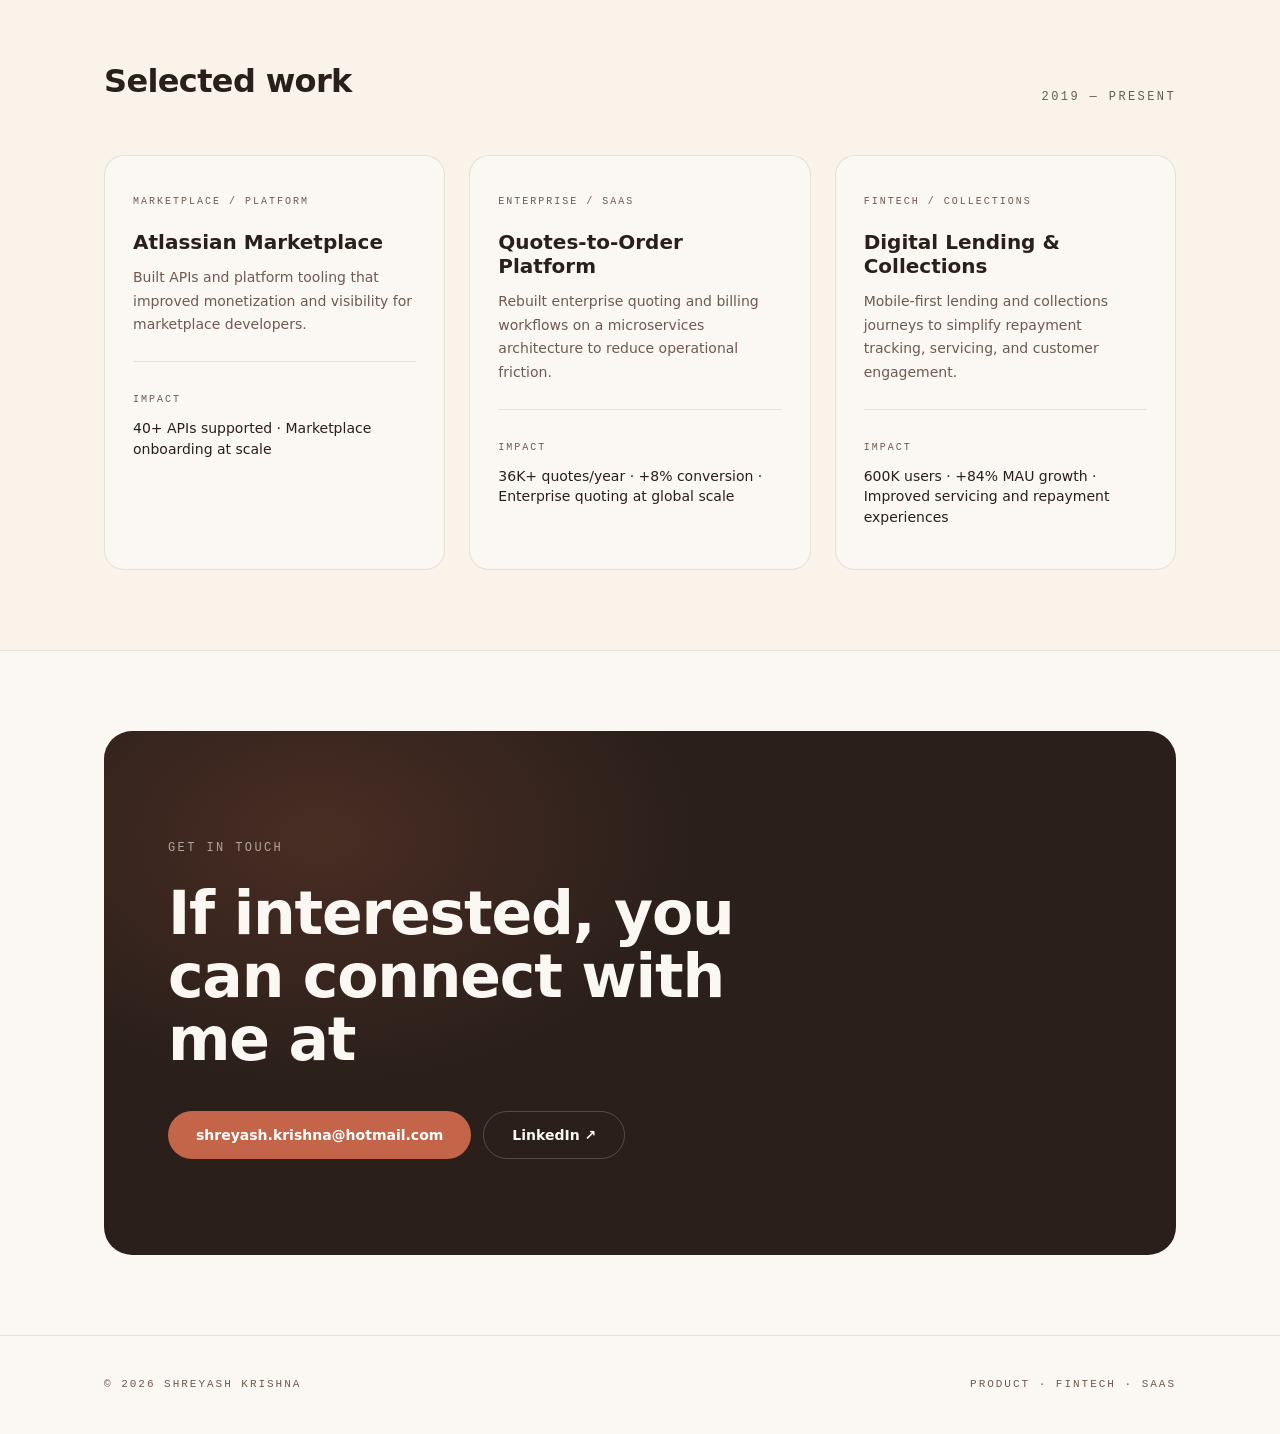
==== commit cbe47b56: "Update index.html" ====
--- a/index.html
+++ b/index.html
@@ -4,7 +4,8 @@
   <meta charset="UTF-8" />
   <meta name="viewport" content="width=device-width, initial-scale=1" />
   <title>Shreyash Krishna — Product Manager</title>
-<meta name="description" content="Product Manager building SaaS, marketplace, and fintech products. Enterprise platforms, developer ecosystems, and customer-facing experiences at scale." />  <meta property="og:title" content="Shreyash Krishna — Product Manager" />
+  <meta name="description" content="Product Manager scaling SaaS, marketplace, and fintech products. $1B+ revenue systems, 36K+ quotes/year, 90K → 166K MAU." />
+  <meta property="og:title" content="Shreyash Krishna — Product Manager" />
   <meta property="og:description" content="Product Manager scaling SaaS, marketplace, and fintech products through evidence-led product work." />
   <meta property="og:type" content="website" />
   <meta name="twitter:card" content="summary_large_image" />
@@ -19,7 +20,7 @@
   <!-- HEADER -->
   <header class="site-header">
     <div class="container">
-      <a href="index.html" class="brand">Hi, I am Shreyash Krishna, Product Manager exploring<span class="accent">local LLMs, marketplace ecosystems,</span>and product-led growth<span class="dot">.</span></a>
+      <a href="index.html" class="brand">Shreyash Krishna<span class="dot">.</span></a>
       <nav class="nav">
         <a href="#work">Work</a>
         <a href="#contact">Contact</a>
@@ -31,27 +32,52 @@
   <main>
 
     <!-- HERO -->
-    <section class="hero">
-      <div class="container reveal">
-        <p class="eyebrow"><span class="pulse"></span> Product Manager · 5 yrs · India</p>
-        <h1>Shreyash Krishna</h1>
-       <p class="lead">
-          I build SaaS, marketplace, and fintech products that improve customer experiences,
-          simplify operational complexity, and scale platform ecosystems through thoughtful
-          product strategy and execution.
+   <section class="hero">
+  <div class="container reveal hero-layout">
+
+    <div class="hero-content">
+
+      <p class="eyebrow">
+        <span class="pulse"></span>
+        Product Manager · 5 yrs · India
       </p>
-        <div class="actions">
-          <a href="Shreyash_Krishna_CV.pdf" class="btn btn-primary">Download résumé</a>
-          <a href="#work" class="btn btn-secondary">See selected work</a>
-        </div>
-      </div>
-    </section>
+
+      <h1>
+        Hi, I am Shreyash Krishna
+      </h1>
+
+      <p class="lead">
+        I've spent the last 5 years driving monetization, user flows,
+        and developer ecosystems in SaaS and fintech domains.
+        Today, I'm equally interested in understanding how local LLMs
+        will shape everyday personal experiences on our computers.
+      </p>
+
+      <div class="actions">
+        <a href="Shreyash_Krishna_CV.pdf" class="btn btn-primary">
+          Download résumé
+        </a>
+
+        <a href="#work" class="btn btn-secondary">
+          See selected work
+        </a>
+      </div>
+
+    </div>
+
+    <div class="hero-image">
+      <img src="profile.jpeg" alt="Shreyash Krishna">
+    </div>
+
+  </div>
+</section>
 
     <!-- METRICS STRIP -->
     <div class="container">
       <div class="metrics-strip">
+        <div class="metric"><span class="k">Revenue</span><span class="v">$3.5M+ ARR</span><span class="note">monetization enabled</span></div>
         <div class="metric"><span class="k">Volume</span><span class="v">36K+</span><span class="note">Quotes processed / year</span></div>
-        <div class="metric"><span class="k">Platform</span><span class="v">40+</span><span class="note"> APIs supported</span></div>
+        <div class="metric"><span class="k">Platform</span><span class="v">40+</span><span class="note">Public APIs shipped</span></div>
         <div class="metric"><span class="k">Growth</span><span class="v">+84%</span><span class="note">MAU lift on lending app</span></div>
       </div>
     </div>
@@ -117,6 +143,112 @@
             <p class="body">Built APIs and platform tooling that improved monetization and visibility for marketplace developers.</p>
             <div class="impact">
               <p class="impact-k">Impact</p>
+              <p class="impact-v">$40M influence · +15% ecosystem growth · +$3.6M ARR</p>
+            </div>
+          </article>
+
+          <article class="work-card">
+            <p class="eyebrow">Enterprise / SaaS</p>
+            <h4>Quotes-to-Order Platform</h4>
+            <p class="body">Rebuilt enterprise quoting and billing workflows on a microservices architecture to reduce operational friction.</p>
+            <div class="impact">
+              <p class="impact-k">Impact</p>
+              <p class="impact-v">36K+ quotes/year · +8% conversion · $1B revenue supported</p>
+            </div>
+          </article>
+
+          <article class="work-card">
+            <p class="eyebrow">Fintech / Collections</p>
+            <h4>Digital Lending &amp; Collections</h4>
+            <p class="body">Mobile-first lending and collections journeys to simplify repayment tracking, servicing, and customer engagement.</p>
+            <div class="impact">
+              <p class="impact-k">Impact</p>
+              <p class="impact-v">600K users · ₹9 cr/mo collections · +84% MAU growth</p>
+            </div>
+          </article>
+
+        </div>
+      </div>
+    </section>
+
+    <!-- CONTACT -->
+    <section id="contact" class="section">
+      <div class="container">
+        <div class="contact-card">
+          <p class="eyebrow">Get in touch</p>
+          <h2>Let's build something that moves a number.</h2>
+          <div class="actions">
+            <a href="mailto:shreyash.krishna@hotmail.com" class="btn btn-accent">shreyash.krishna@hotmail.com</a>
+            <a href="https://linkedin.com/in/shreyash-krishna" class="btn btn-ghost">LinkedIn ↗</a>
+          </div>
+        </div>
+      </div>
+    </section>
+
+  </main>
+
+  <footer class="site-footer">
+    <div class="container">
+      <span>© 2026 Shreyash Krishna</span>
+      <span>Product · Fintech · SaaS</span>
+    </div>
+  </footer>
+
+</body>
+</html>
+            <div class="outcome-pair">
+              <span class="from">2.2</span>
+              <span class="arrow">→</span>
+              <span class="to">4.4</span>
+            </div>
+            <p style="font-size: 12px; color: var(--ink-2); margin: 8px 0 24px;">App Store rating in 45 days. Google Play 3.6 → 4.1.</p>
+            <p style="color: var(--ink-2); margin: 0 0 24px;">
+              Redesigned the repayment journey, stabilized the experience for tier 2 &amp; 3
+              India users, and rebuilt customer trust through rapid iterative releases.
+            </p>
+            <a href="loans-case-study.html" class="btn btn-primary">Read the case study →</a>
+          </aside>
+
+          <div class="body">
+            <div class="visual">
+              <div class="grid">
+                <div class="stat"><span class="k">App Store</span><span class="v">4.4</span><span class="note">from 2.2 in 45 days</span></div>
+                <div class="stat"><span class="k">Google Play</span><span class="v">4.1</span><span class="note">Android-first market</span></div>
+                <div class="stat"><span class="k">Monthly Active Users</span><span class="v">90K → 166K</span><span class="note">post repayment redesign</span></div>
+                <div class="stat"><span class="k">Weekly reviews</span><span class="v">400+</span><span class="note">improved app-store visibility</span></div>
+              </div>
+            </div>
+
+            <div class="meta">
+              <div>
+                <h3>The problem</h3>
+                <p>Most users were in tier 2/3 cities with Android driving 86% of usage. The app underperformed at 2.2 / 5 on iOS — unclear loan status, session timeouts, and convenience fees pushed customers back to branches for basic servicing.</p>
+              </div>
+              <div>
+                <h3>The approach</h3>
+                <p>Cleaned up instrumentation across critical flows, simplified the repayment journey with UPI-led payments, and introduced well-timed rating prompts after successful repayments. Shipped iteratively to signal active care.</p>
+              </div>
+            </div>
+          </div>
+        </div>
+      </div>
+    </section>
+
+    <!-- SELECTED WORK -->
+    <section class="section work-section">
+      <div class="container">
+        <div class="work-head">
+          <h3>Selected work</h3>
+          <span class="range">2019 — Present</span>
+        </div>
+        <div class="work-grid">
+
+          <article class="work-card">
+            <p class="eyebrow">Marketplace / Platform</p>
+            <h4>Atlassian Marketplace</h4>
+            <p class="body">Built APIs and platform tooling that improved monetization and visibility for marketplace developers.</p>
+            <div class="impact">
+              <p class="impact-k">Impact</p>
               <p class="impact-v">40+ APIs supported · Marketplace onboarding at scale</p>
             </div>
           </article>
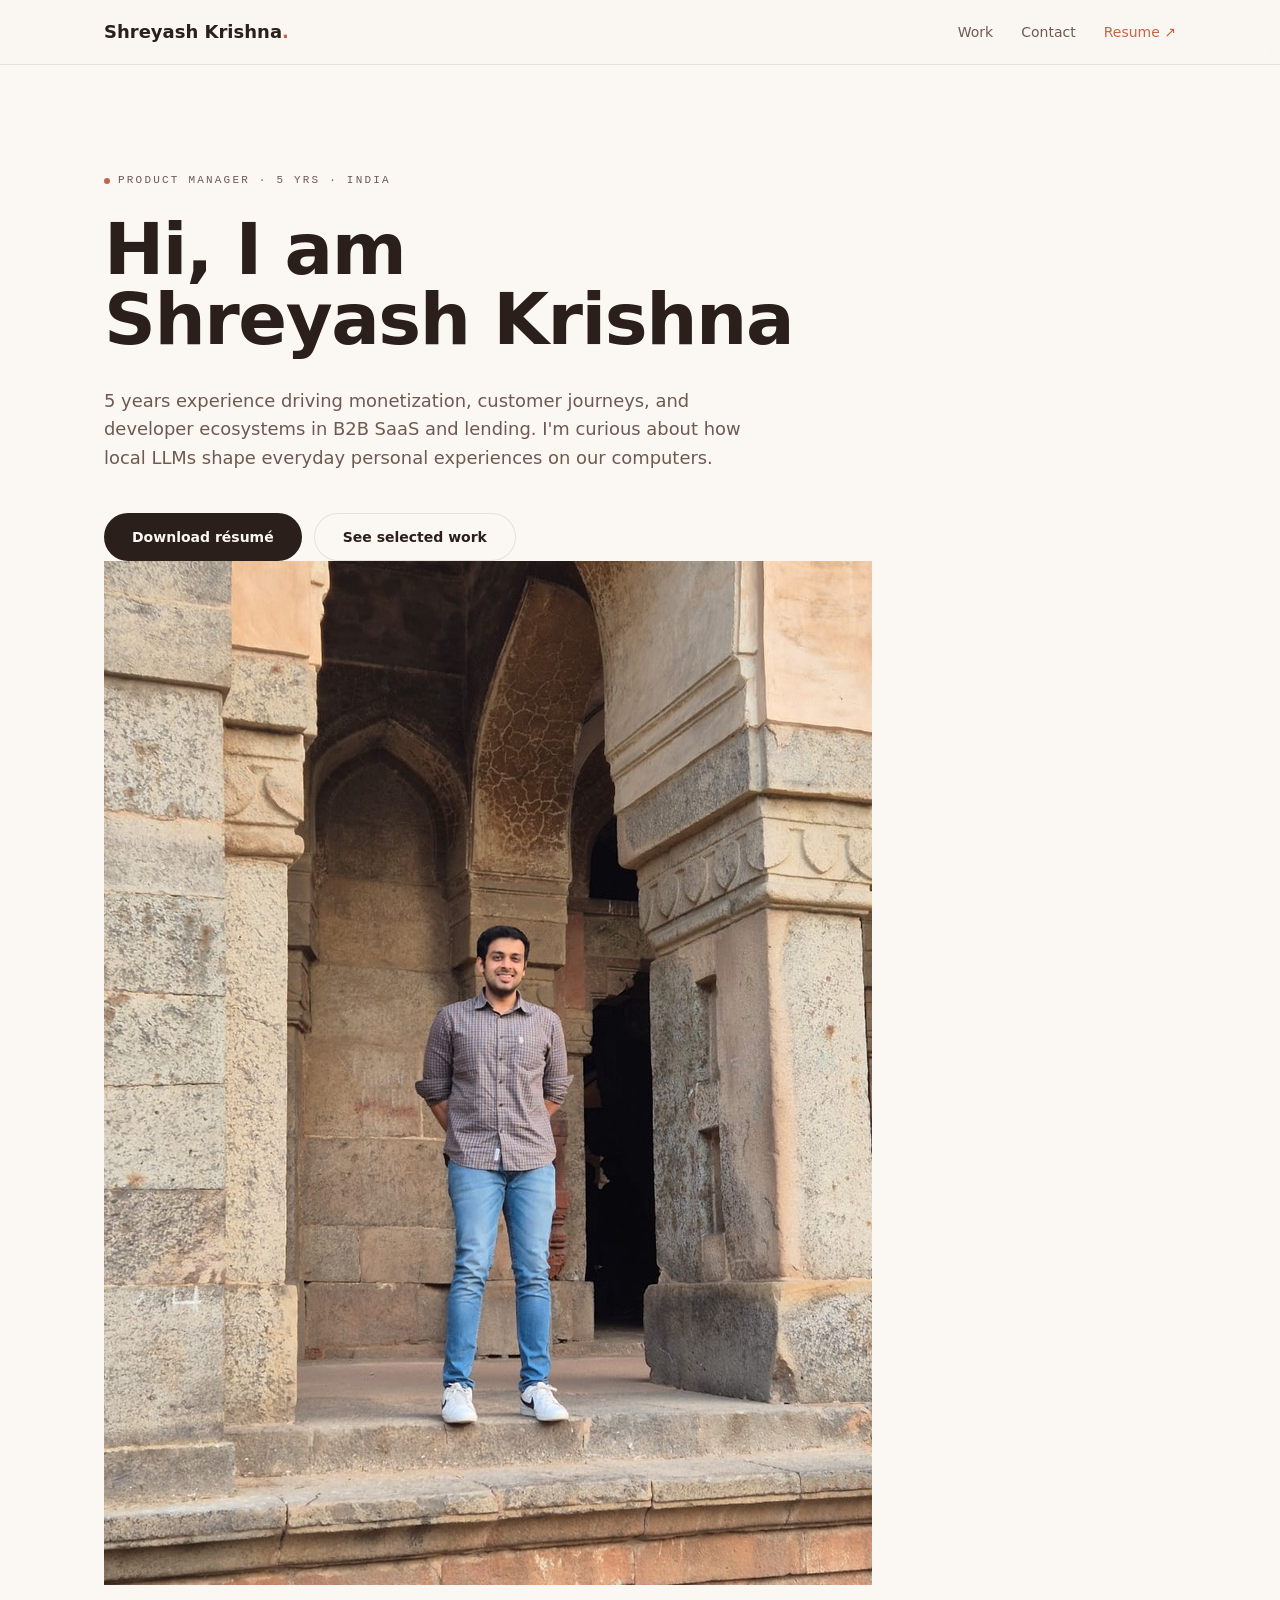
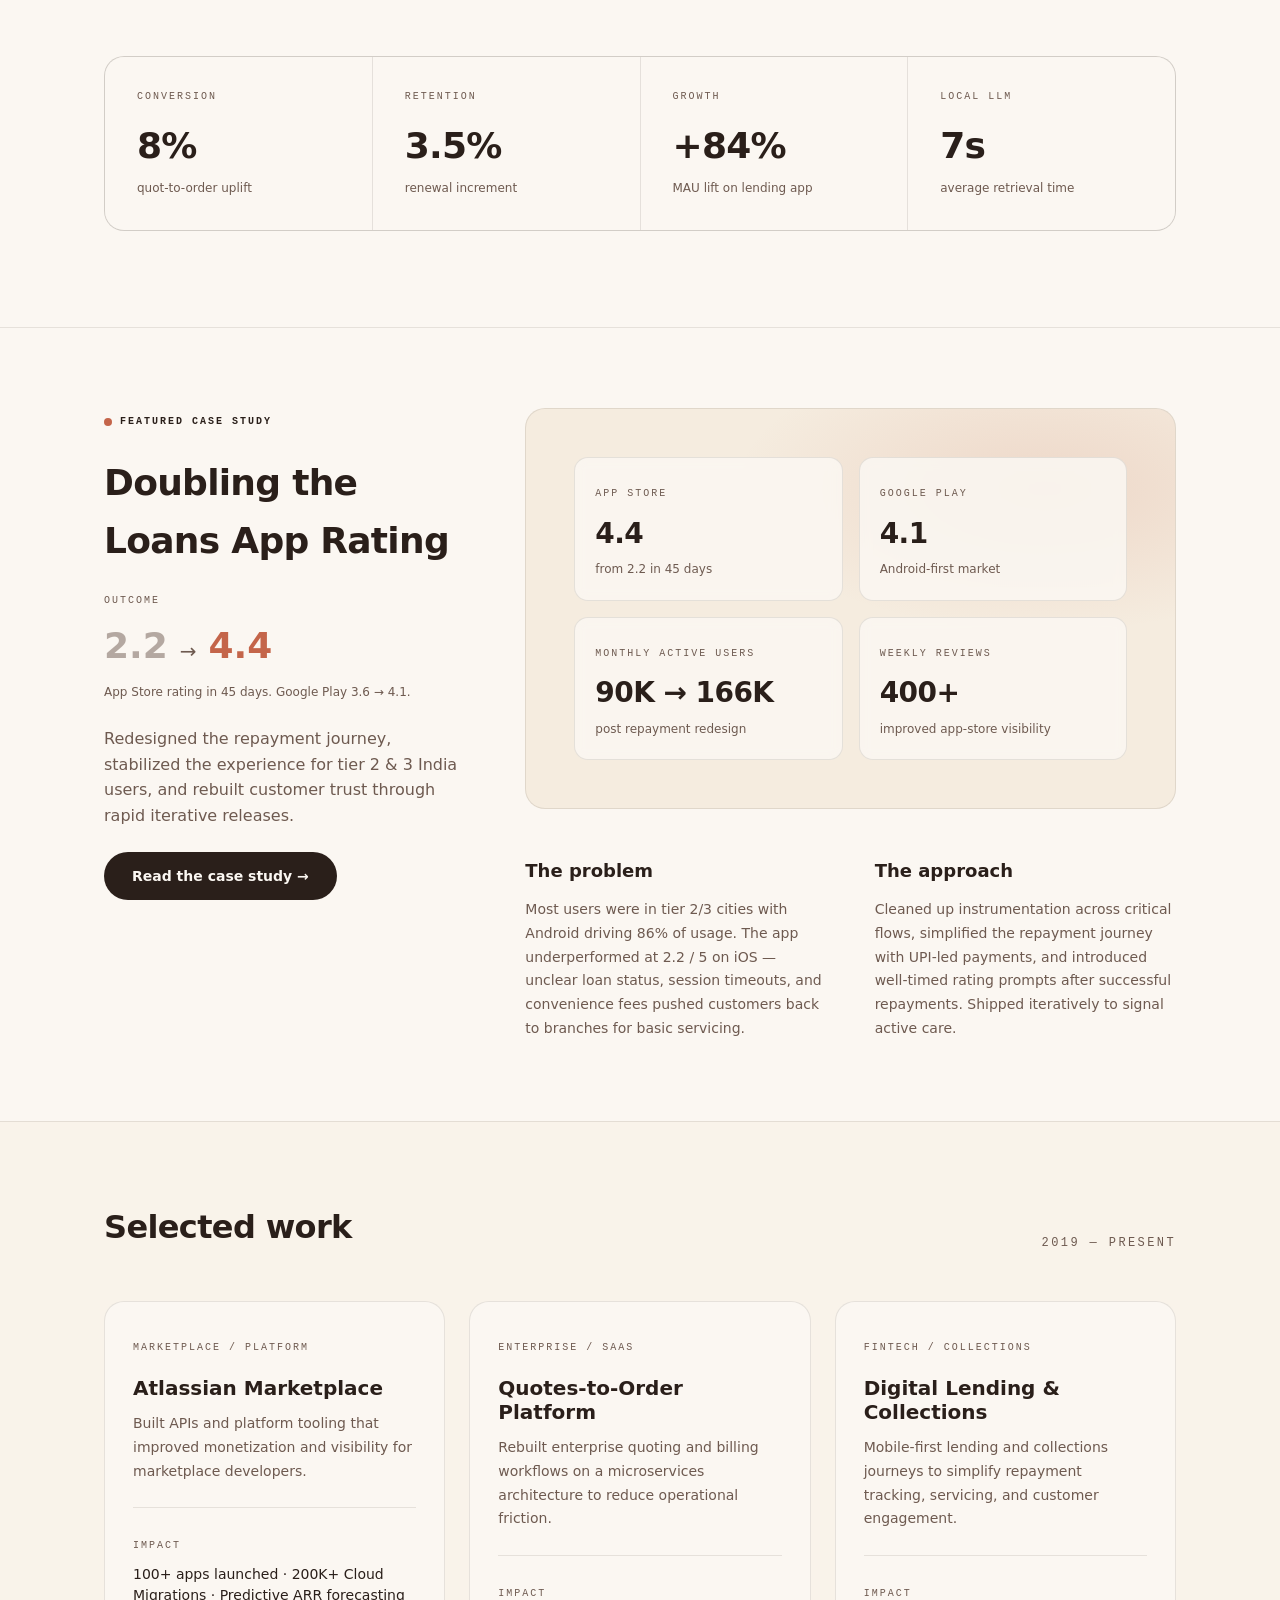
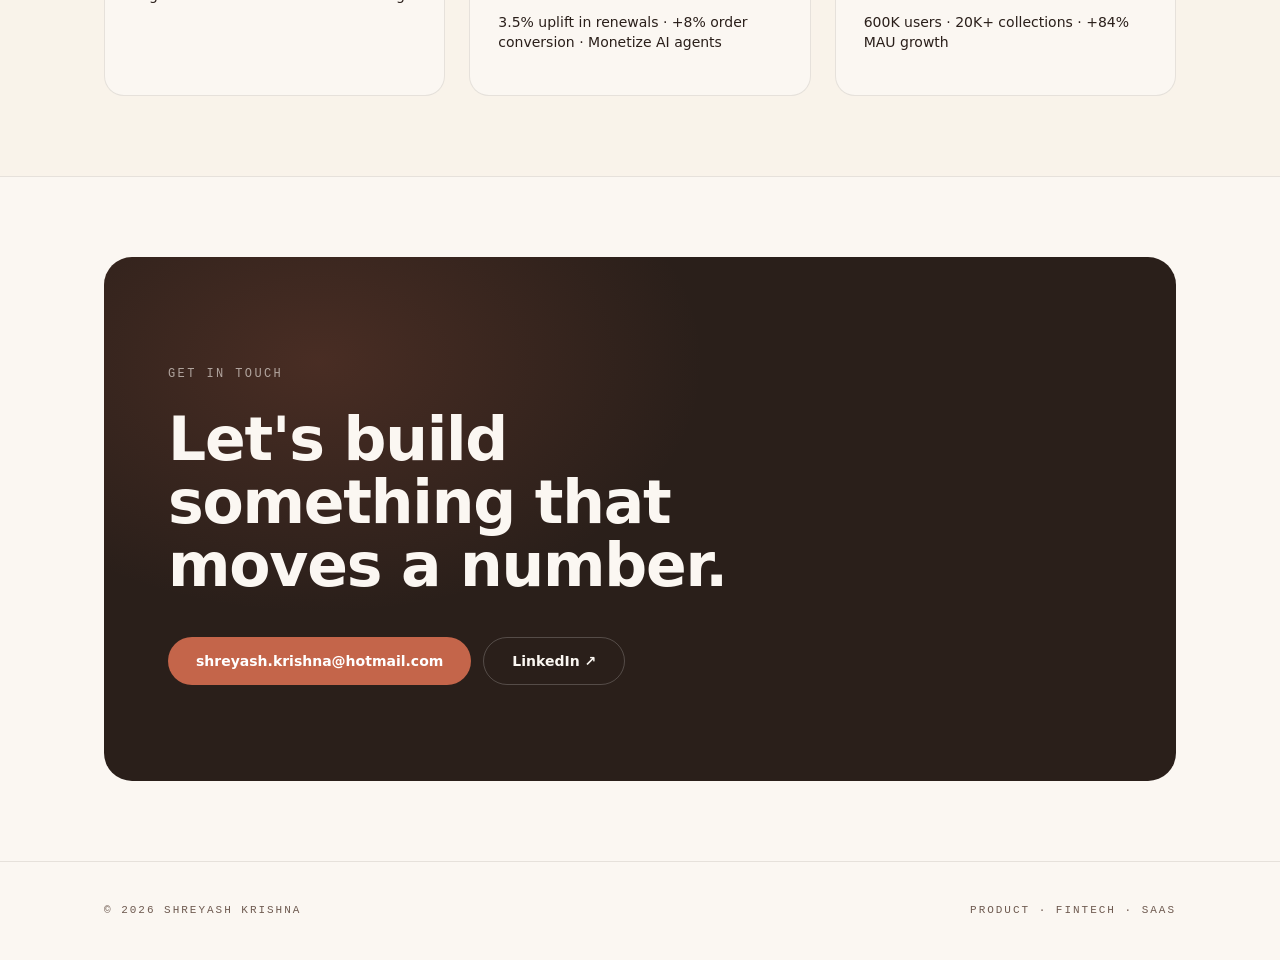
==== commit a4f221a9: "Update index.html" ====
--- a/index.html
+++ b/index.html
@@ -4,7 +4,7 @@
   <meta charset="UTF-8" />
   <meta name="viewport" content="width=device-width, initial-scale=1" />
   <title>Shreyash Krishna — Product Manager</title>
-  <meta name="description" content="Product Manager scaling SaaS, marketplace, and fintech products. $1B+ revenue systems, 36K+ quotes/year, 90K → 166K MAU." />
+  <meta name="description" content="Product Manager scaling SaaS, marketplace, and fintech products. Multi-million $ revenue systems, 20K+ quotes/year, 90K → 166K MAU." />
   <meta property="og:title" content="Shreyash Krishna — Product Manager" />
   <meta property="og:description" content="Product Manager scaling SaaS, marketplace, and fintech products through evidence-led product work." />
   <meta property="og:type" content="website" />
@@ -47,10 +47,10 @@
       </h1>
 
       <p class="lead">
-        I've spent the last 5 years driving monetization, user flows,
-        and developer ecosystems in SaaS and fintech domains.
-        Today, I'm equally interested in understanding how local LLMs
-        will shape everyday personal experiences on our computers.
+        5 years experience driving monetization, customer journeys,
+        and developer ecosystems in B2B SaaS and lending.
+        I'm curious about how local LLMs
+        shape everyday personal experiences on our computers.
       </p>
 
       <div class="actions">
@@ -75,10 +75,10 @@
     <!-- METRICS STRIP -->
     <div class="container">
       <div class="metrics-strip">
-        <div class="metric"><span class="k">Revenue</span><span class="v">$3.5M+ ARR</span><span class="note">monetization enabled</span></div>
-        <div class="metric"><span class="k">Volume</span><span class="v">36K+</span><span class="note">Quotes processed / year</span></div>
-        <div class="metric"><span class="k">Platform</span><span class="v">40+</span><span class="note">Public APIs shipped</span></div>
+        <div class="metric"><span class="k">Conversion</span><span class="v">8% </span><span class="note">quot-to-order uplift</span></div>
+        <div class="metric"><span class="k">Retention</span><span class="v">3.5%</span><span class="note">renewal increment</span></div>
         <div class="metric"><span class="k">Growth</span><span class="v">+84%</span><span class="note">MAU lift on lending app</span></div>
+        <div class="metric"><span class="k">Local LLM</span><span class="v">7s</span><span class="note">average retrieval time</span></div>
       </div>
     </div>
 
@@ -143,7 +143,7 @@
             <p class="body">Built APIs and platform tooling that improved monetization and visibility for marketplace developers.</p>
             <div class="impact">
               <p class="impact-k">Impact</p>
-              <p class="impact-v">$40M influence · +15% ecosystem growth · +$3.6M ARR</p>
+              <p class="impact-v">100+ apps launched · 200K+ Cloud Migrations · Predictive ARR forecasting </p>
             </div>
           </article>
 
@@ -153,7 +153,7 @@
             <p class="body">Rebuilt enterprise quoting and billing workflows on a microservices architecture to reduce operational friction.</p>
             <div class="impact">
               <p class="impact-k">Impact</p>
-              <p class="impact-v">36K+ quotes/year · +8% conversion · $1B revenue supported</p>
+              <p class="impact-v">3.5% uplift in renewals · +8% order conversion · Monetize AI agents</p>
             </div>
           </article>
 
@@ -163,7 +163,7 @@
             <p class="body">Mobile-first lending and collections journeys to simplify repayment tracking, servicing, and customer engagement.</p>
             <div class="impact">
               <p class="impact-k">Impact</p>
-              <p class="impact-v">600K users · ₹9 cr/mo collections · +84% MAU growth</p>
+              <p class="impact-v">600K users · 20K+ collections · +84% MAU growth</p>
             </div>
           </article>
 
@@ -196,108 +196,3 @@
 
 </body>
 </html>
-            <div class="outcome-pair">
-              <span class="from">2.2</span>
-              <span class="arrow">→</span>
-              <span class="to">4.4</span>
-            </div>
-            <p style="font-size: 12px; color: var(--ink-2); margin: 8px 0 24px;">App Store rating in 45 days. Google Play 3.6 → 4.1.</p>
-            <p style="color: var(--ink-2); margin: 0 0 24px;">
-              Redesigned the repayment journey, stabilized the experience for tier 2 &amp; 3
-              India users, and rebuilt customer trust through rapid iterative releases.
-            </p>
-            <a href="loans-case-study.html" class="btn btn-primary">Read the case study →</a>
-          </aside>
-
-          <div class="body">
-            <div class="visual">
-              <div class="grid">
-                <div class="stat"><span class="k">App Store</span><span class="v">4.4</span><span class="note">from 2.2 in 45 days</span></div>
-                <div class="stat"><span class="k">Google Play</span><span class="v">4.1</span><span class="note">Android-first market</span></div>
-                <div class="stat"><span class="k">Monthly Active Users</span><span class="v">90K → 166K</span><span class="note">post repayment redesign</span></div>
-                <div class="stat"><span class="k">Weekly reviews</span><span class="v">400+</span><span class="note">improved app-store visibility</span></div>
-              </div>
-            </div>
-
-            <div class="meta">
-              <div>
-                <h3>The problem</h3>
-                <p>Most users were in tier 2/3 cities with Android driving 86% of usage. The app underperformed at 2.2 / 5 on iOS — unclear loan status, session timeouts, and convenience fees pushed customers back to branches for basic servicing.</p>
-              </div>
-              <div>
-                <h3>The approach</h3>
-                <p>Cleaned up instrumentation across critical flows, simplified the repayment journey with UPI-led payments, and introduced well-timed rating prompts after successful repayments. Shipped iteratively to signal active care.</p>
-              </div>
-            </div>
-          </div>
-        </div>
-      </div>
-    </section>
-
-    <!-- SELECTED WORK -->
-    <section class="section work-section">
-      <div class="container">
-        <div class="work-head">
-          <h3>Selected work</h3>
-          <span class="range">2019 — Present</span>
-        </div>
-        <div class="work-grid">
-
-          <article class="work-card">
-            <p class="eyebrow">Marketplace / Platform</p>
-            <h4>Atlassian Marketplace</h4>
-            <p class="body">Built APIs and platform tooling that improved monetization and visibility for marketplace developers.</p>
-            <div class="impact">
-              <p class="impact-k">Impact</p>
-              <p class="impact-v">40+ APIs supported · Marketplace onboarding at scale</p>
-            </div>
-          </article>
-
-          <article class="work-card">
-            <p class="eyebrow">Enterprise / SaaS</p>
-            <h4>Quotes-to-Order Platform</h4>
-            <p class="body">Rebuilt enterprise quoting and billing workflows on a microservices architecture to reduce operational friction.</p>
-            <div class="impact">
-              <p class="impact-k">Impact</p>
-              <p class="impact-v">36K+ quotes/year · +8% conversion · Enterprise quoting at global scale</p>            </div>
-          </article>
-
-          <article class="work-card">
-            <p class="eyebrow">Fintech / Collections</p>
-            <h4>Digital Lending &amp; Collections</h4>
-            <p class="body">Mobile-first lending and collections journeys to simplify repayment tracking, servicing, and customer engagement.</p>
-            <div class="impact">
-              <p class="impact-k">Impact</p>
-              <p class="impact-v">600K users · +84% MAU growth · Improved servicing and repayment experiences</p>
-            </div>
-          </article>
-
-        </div>
-      </div>
-    </section>
-
-    <!-- CONTACT -->
-    <section id="contact" class="section">
-      <div class="container">
-        <div class="contact-card">
-          <p class="eyebrow">Get in touch</p>
-          <h2>If interested, you can connect with me at</h2>
-          <div class="actions">
-            <a href="mailto:shreyash.krishna@hotmail.com" class="btn btn-accent">shreyash.krishna@hotmail.com</a>
-            <a href="https://linkedin.com/in/shreyash-krishna" class="btn btn-ghost">LinkedIn ↗</a>
-          </div>
-        </div>
-      </div>
-    </section>
-
-  </main>
-
-  <footer class="site-footer">
-    <div class="container">
-      <span>© 2026 Shreyash Krishna</span>
-      <span>Product · Fintech · SaaS</span>
-    </div>
-  </footer>
-
-</body>
-</html>
